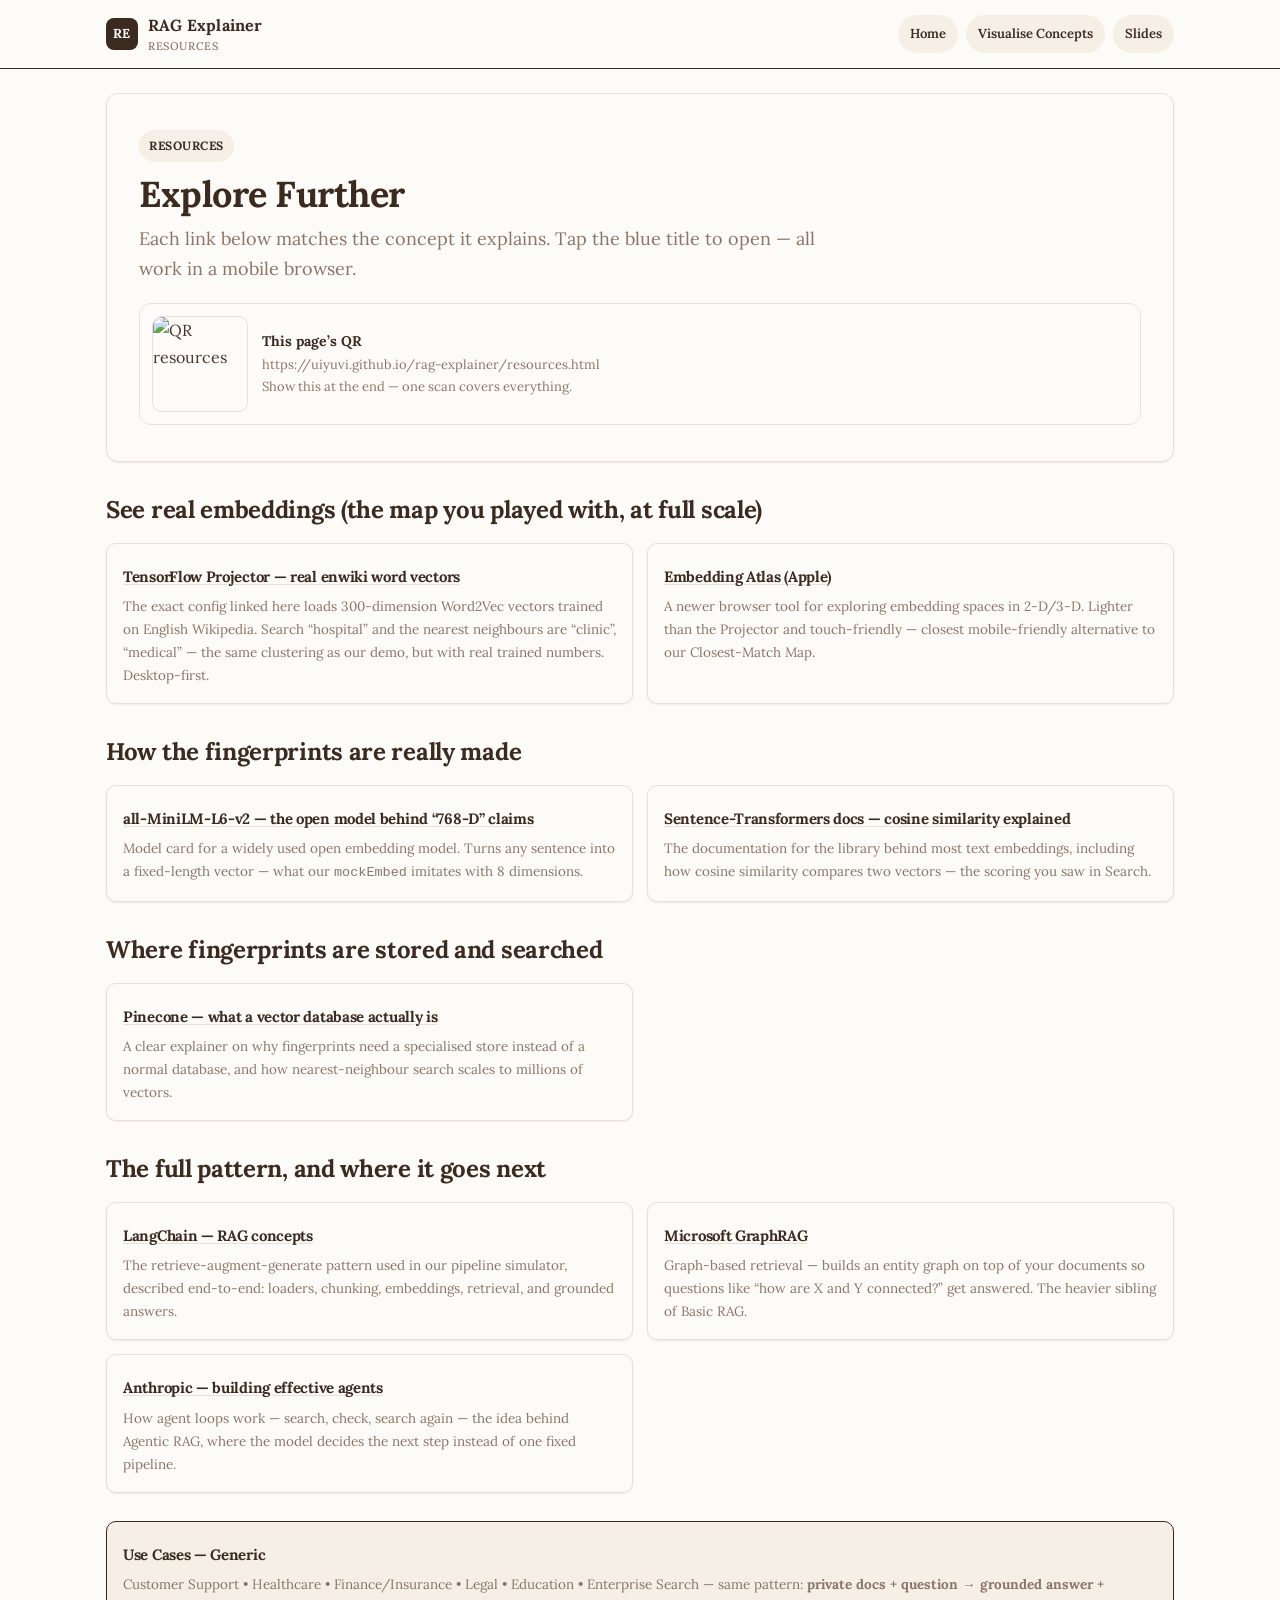
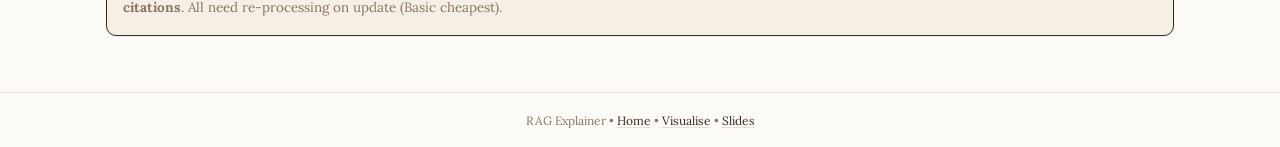
==== resources.html @ d2c50785 "typography: Lora everywhere — Epilogue removed site-wide, Lora 700 added for headings/buttons/UI; ca" ====
<!doctype html>
<html lang="en">
<head>
<meta charset="utf-8">
<meta name="viewport" content="width=device-width,initial-scale=1,viewport-fit=cover"><link rel="preconnect" href="https://fonts.googleapis.com"><link rel="preconnect" href="https://fonts.gstatic.com" crossorigin><link rel="stylesheet" href="https://fonts.googleapis.com/css2?family=Lora:ital,wght@0,400;0,600;0,700;1,400&display=swap">
<title>Resources — RAG Explainer</title>
<link rel="stylesheet" href="assets/style.css?v=4">
</head>
<body>
<header class="topbar">
  <div class="topbar-inner">
    <div class="brand"><div class="brand-mark">RE</div><div>RAG Explainer <small>Resources</small></div></div>
    <nav class="nav"><a href="index.html">Home</a><a href="index.html#visualise">Visualise Concepts</a><a href="slides/rag_explainer.pptx">Slides</a></nav>
  </div>
</header>
<main class="wrap">
  <section class="hero">
    <div class="kicker">Resources</div>
    <h1>Explore Further</h1>
    <p class="lead">Each link below matches the concept it explains. Tap the blue title to open — all work in a mobile browser.</p>
    <div class="qr-card">
      <div class="qr"><img alt="QR resources" src="https://api.qrserver.com/v1/create-qr-code/?size=240x240&data=https://uiyuvi.github.io/rag-explainer/resources.html"></div>
      <div class="qr-meta"><strong>This page’s QR</strong>https://uiyuvi.github.io/rag-explainer/resources.html<br>Show this at the end — one scan covers everything.</div>
    </div>
  </section>

  <section class="section">
    <h2 style="color:#3B2A20;margin:0 0 12px">See real embeddings (the map you played with, at full scale)</h2>
    <div class="grid grid-2">
      <div class="card">
        <h3><a href="https://projector.tensorflow.org/?config=https://gist.githubusercontent.com/akutuzov/65b70e033fc6ade81340973554090c11/raw/76c9e679910c86f5796c9de1a83dc6670bff7da4/MOD_enwiki_upos_skipgram_300_2_2021_ddc4a8727e3aaf28595ac3e8656b2f69_tsne_config.json" target="_blank" rel="noopener">TensorFlow Projector — real enwiki word vectors</a></h3>
        <p>The exact config linked here loads 300-dimension Word2Vec vectors trained on English Wikipedia. Search “hospital” and the nearest neighbours are “clinic”, “medical” — the same clustering as our demo, but with real trained numbers. Desktop-first.</p>
      </div>
      <div class="card">
        <h3><a href="https://apple.github.io/embedding-atlas/" target="_blank" rel="noopener">Embedding Atlas (Apple)</a></h3>
        <p>A newer browser tool for exploring embedding spaces in 2-D/3-D. Lighter than the Projector and touch-friendly — closest mobile-friendly alternative to our Closest-Match Map.</p>
      </div>
    </div>
  </section>

  <section class="section">
    <h2 style="color:#3B2A20;margin:0 0 12px">How the fingerprints are really made</h2>
    <div class="grid grid-2">
      <div class="card">
        <h3><a href="https://huggingface.co/sentence-transformers/all-MiniLM-L6-v2" target="_blank" rel="noopener">all-MiniLM-L6-v2 — the open model behind “768-D” claims</a></h3>
        <p>Model card for a widely used open embedding model. Turns any sentence into a fixed-length vector — what our <code>mockEmbed</code> imitates with 8 dimensions.</p>
      </div>
      <div class="card">
        <h3><a href="https://www.sbert.net/" target="_blank" rel="noopener">Sentence-Transformers docs — cosine similarity explained</a></h3>
        <p>The documentation for the library behind most text embeddings, including how cosine similarity compares two vectors — the scoring you saw in Search.</p>
      </div>
    </div>
  </section>

  <section class="section">
    <h2 style="color:#3B2A20;margin:0 0 12px">Where fingerprints are stored and searched</h2>
    <div class="grid grid-2">
      <div class="card">
        <h3><a href="https://www.pinecone.io/learn/vector-database/" target="_blank" rel="noopener">Pinecone — what a vector database actually is</a></h3>
        <p>A clear explainer on why fingerprints need a specialised store instead of a normal database, and how nearest-neighbour search scales to millions of vectors.</p>
      </div>
    </div>
  </section>

  <section class="section">
    <h2 style="color:#3B2A20;margin:0 0 12px">The full pattern, and where it goes next</h2>
    <div class="grid grid-2">
      <div class="card">
        <h3><a href="https://python.langchain.com/docs/concepts/rag/" target="_blank" rel="noopener">LangChain — RAG concepts</a></h3>
        <p>The retrieve-augment-generate pattern used in our pipeline simulator, described end-to-end: loaders, chunking, embeddings, retrieval, and grounded answers.</p>
      </div>
      <div class="card">
        <h3><a href="https://microsoft.github.io/graphrag/" target="_blank" rel="noopener">Microsoft GraphRAG</a></h3>
        <p>Graph-based retrieval — builds an entity graph on top of your documents so questions like “how are X and Y connected?” get answered. The heavier sibling of Basic RAG.</p>
      </div>
      <div class="card">
        <h3><a href="https://www.anthropic.com/research/building-effective-agents" target="_blank" rel="noopener">Anthropic — building effective agents</a></h3>
        <p>How agent loops work — search, check, search again — the idea behind Agentic RAG, where the model decides the next step instead of one fixed pipeline.</p>
      </div>
    </div>
  </section>

  <section class="section">
    <div class="card" style="background:#F5EFE6;border-color:#3B2A20">
      <h3 style="color:#3B2A20">Use Cases — Generic</h3>
      <p>Customer Support • Healthcare • Finance/Insurance • Legal • Education • Enterprise Search — same pattern: <strong>private docs + question → grounded answer + citations</strong>. All need re-processing on update (Basic cheapest).</p>
    </div>
  </section>
</main>
<footer class="footer">RAG Explainer • <a href="index.html">Home</a> • <a href="index.html#visualise">Visualise</a> • <a href="slides/rag_explainer.pptx">Slides</a></footer>
</body>
</html>
---- assets/style.css ----
/* RAG Explainer — Warm Paper (Smashing-style, brown ink, mobile first) */
:root{
  --bg:#FDFBF7;
  --surface:#F5EFE6;
  --ink:#3B2A20;
  --body:#4A372B;
  --muted:#8A7566;
  --border:#E8E0D8;
  --border-strong:#3B2A20;
  --console-bg:#241A13;
  --console-fg:#E5DCD3;
  --radius:10px;
  --shadow:0 1px 2px rgba(59,42,32,.07);
  --shadow-hover:0 2px 6px rgba(59,42,32,.12);
}
*{box-sizing:border-box}
html{scroll-behavior:smooth}
body{
  margin:0;
  font-family: Lora, Georgia, Cambria, "Times New Roman", serif;
  color:var(--body);
  background:var(--bg);
  line-height:1.7;
  -webkit-font-smoothing:antialiased;
}
a{color:var(--ink);text-decoration:underline;text-decoration-color:var(--border);text-underline-offset:2px}
a:hover{color:var(--muted)}
h1,h2,h3{letter-spacing:-.3px}
/* Header */
.topbar{
  position:sticky;top:0;z-index:40;
  background:var(--bg);
  border-bottom:1px solid var(--border-strong);
}
.topbar-inner{
  max-width:1100px;margin:0 auto;padding:12px 16px;
  display:flex;align-items:center;justify-content:space-between;gap:12px;
}
.brand{
  display:flex;align-items:center;gap:10px;font-weight:700;
  color:var(--ink);letter-spacing:.2px;
}
.brand-mark{
  width:32px;height:32px;border-radius:8px;
  background:var(--ink);
  display:grid;place-items:center;color:#FDFBF7;font-size:13px;font-weight:700;
}
.brand small{display:block;font-weight:500;color:var(--muted);font-size:11px;letter-spacing:.6px;text-transform:uppercase;margin-top:-2px}
.nav{display:flex;gap:8px;flex-wrap:wrap}
.nav a{
  padding:8px 12px;border-radius:999px;font-size:13px;font-weight:600;
  background:var(--surface);color:var(--ink);text-decoration:none;
}
.nav a.primary{background:var(--ink);color:#FDFBF7}
.nav a.primary:hover{background:#4A372B}
@media(max-width:640px){.nav{width:100%}.topbar-inner{flex-wrap:wrap}}
/* Layout */
.wrap{max-width:1100px;margin:0 auto;padding:24px 16px}
.hero{
  background:var(--bg);
  border:1px solid var(--border);
  border-radius:12px;box-shadow:var(--shadow);
  padding:28px 20px;overflow:hidden;position:relative;
}
@media(min-width:800px){.hero{padding:36px 32px}}
.kicker{
  display:inline-flex;align-items:center;gap:8px;
  background:var(--surface);color:var(--ink);
  padding:6px 10px;border-radius:999px;font-size:12px;font-weight:700;letter-spacing:.5px;text-transform:uppercase;
}
h1{margin:12px 0 8px;font-size:clamp(24px, 5vw, 36px);line-height:1.15;color:var(--ink);letter-spacing:-.5px}
h1 span{color:var(--ink)}
.lead{color:var(--muted);font-size:clamp(15px,2.5vw,18px);max-width:720px;margin:0}
.hero-actions{margin-top:18px;display:flex;gap:10px;flex-wrap:wrap}
.btn{
  appearance:none;border:0;border-radius:999px;padding:12px 18px;
  font-weight:700;font-size:14px;cursor:pointer;font-family:inherit;
  display:inline-flex;align-items:center;gap:8px;
  transition:transform .08s, box-shadow .15s;
}
.btn:active{transform:translateY(1px)}
.btn-primary{background:var(--ink);color:#FDFBF7}
.btn-primary:hover{background:#4A372B}
.btn-secondary{background:var(--bg);color:var(--ink);border:1px solid var(--border)}
.btn-ghost{background:var(--surface);color:var(--ink)}
.qr-card{
  margin-top:18px;display:flex;gap:14px;align-items:center;
  background:var(--bg);border:1px solid var(--border);border-radius:12px;padding:12px;
}
.qr{width:96px;height:96px;border-radius:10px;background:#FDFBF7;border:1px solid var(--border);display:grid;place-items:center;overflow:hidden;flex-shrink:0}
.qr img{width:100%;height:100%;object-fit:cover}
.qr-meta{font-size:13px;color:var(--muted)}
.qr-meta strong{color:var(--ink);display:block;font-size:14px}
/* Cards */
.grid{display:grid;gap:14px}
@media(min-width:700px){.grid-2{grid-template-columns:1fr 1fr}.grid-3{grid-template-columns:1fr 1fr 1fr}}
.card{
  background:var(--bg);border:1px solid var(--border);border-radius:var(--radius);
  padding:16px;box-shadow:var(--shadow);
}
.card h3{margin:4px 0 6px;font-size:15px;color:var(--ink)}
.card p{margin:0;color:var(--muted);font-size:13.5px}
.badge{font-size:11px;font-weight:700;letter-spacing:.5px;text-transform:uppercase;padding:4px 8px;border-radius:999px;background:var(--surface);color:var(--ink)}
.badge-everyone{background:var(--surface);color:var(--ink)}
.badge-builders{background:var(--ink);color:#FDFBF7}
.kpi{display:flex;gap:8px;flex-wrap:wrap;margin-top:10px}
.kpi span{background:var(--surface);padding:6px 10px;border-radius:999px;font-size:12px;font-weight:600;color:var(--ink)}
.section{margin-top:28px}
.section-head{display:flex;align-items:end;justify-content:space-between;gap:12px;margin-bottom:12px;flex-wrap:wrap}
.section-head h2{margin:0;font-size:18px;color:var(--ink)}
.section-head p{margin:0;color:var(--muted);font-size:13px}
.pipeline{display:flex;gap:6px;align-items:center;flex-wrap:wrap;font-size:12px;font-weight:700;color:var(--ink)}
.pipe-step{padding:7px 11px;background:var(--bg);border:1px solid var(--border);border-radius:999px;text-decoration:none;color:var(--ink);transition:.15s}
.pipe-step:hover{border-color:var(--border-strong);transform:translateY(-1px)}
.pipe-step.active{background:var(--ink);color:#FDFBF7;border-color:var(--ink)}
.pipe-arrow{color:var(--ink);font-weight:700}
.pipeline-wrap{background:var(--bg);border:1px solid var(--border);border-radius:12px;padding:12px;box-shadow:var(--shadow);position:sticky;top:56px;z-index:30}
.pipe-desc{margin-top:8px;font-size:13px;color:var(--muted);background:var(--surface);padding:8px 10px;border-radius:10px}
@media(max-width:640px){.pipeline-wrap{padding:10px}.pipe-step{padding:6px 10px;font-size:12px}}
.note{font-size:12px;color:var(--muted);background:var(--bg);border-left:3px solid var(--ink);padding:10px 12px;border-radius:8px}
/* Demo specifics */
.demo-bar{display:flex;gap:8px;flex-wrap:wrap;align-items:center;margin:12px 0}
.demo-bar input, .demo-bar select{
  padding:10px 12px;border:1px solid var(--border);border-radius:10px;font-size:14px;min-width:0;font-family:inherit;
}
.demo-bar input{flex:1;min-width:160px}
.canvas-wrap{background:var(--bg);border:1px solid var(--border);border-radius:12px;padding:12px;box-shadow:var(--shadow)}
canvas{width:100%;height:auto;display:block;border-radius:10px}
.range-row{display:flex;align-items:center;gap:10px;flex-wrap:wrap;font-size:13px;color:var(--muted)}
input[type=range]{accent-color:var(--ink)}
.list{list-style:none;padding:0;margin:10px 0 0}
.list li{display:flex;justify-content:space-between;gap:10px;padding:10px 12px;background:var(--bg);border:1px solid var(--border);border-radius:10px;margin-bottom:8px;font-size:13px}
.score{font-weight:700;color:var(--ink)}
.footer{margin-top:32px;padding:18px 16px;color:var(--muted);font-size:12px;text-align:center;border-top:1px solid var(--border);background:var(--bg)}
.details{margin-top:10px}
.details summary{cursor:pointer;font-weight:700;color:var(--ink);font-size:13px}
.flow-note{font-size:12px;color:var(--muted)}
@media(max-width:640px){
  .hero-actions .btn{flex:1;justify-content:center}
  .qr-card{flex-direction:row}
}
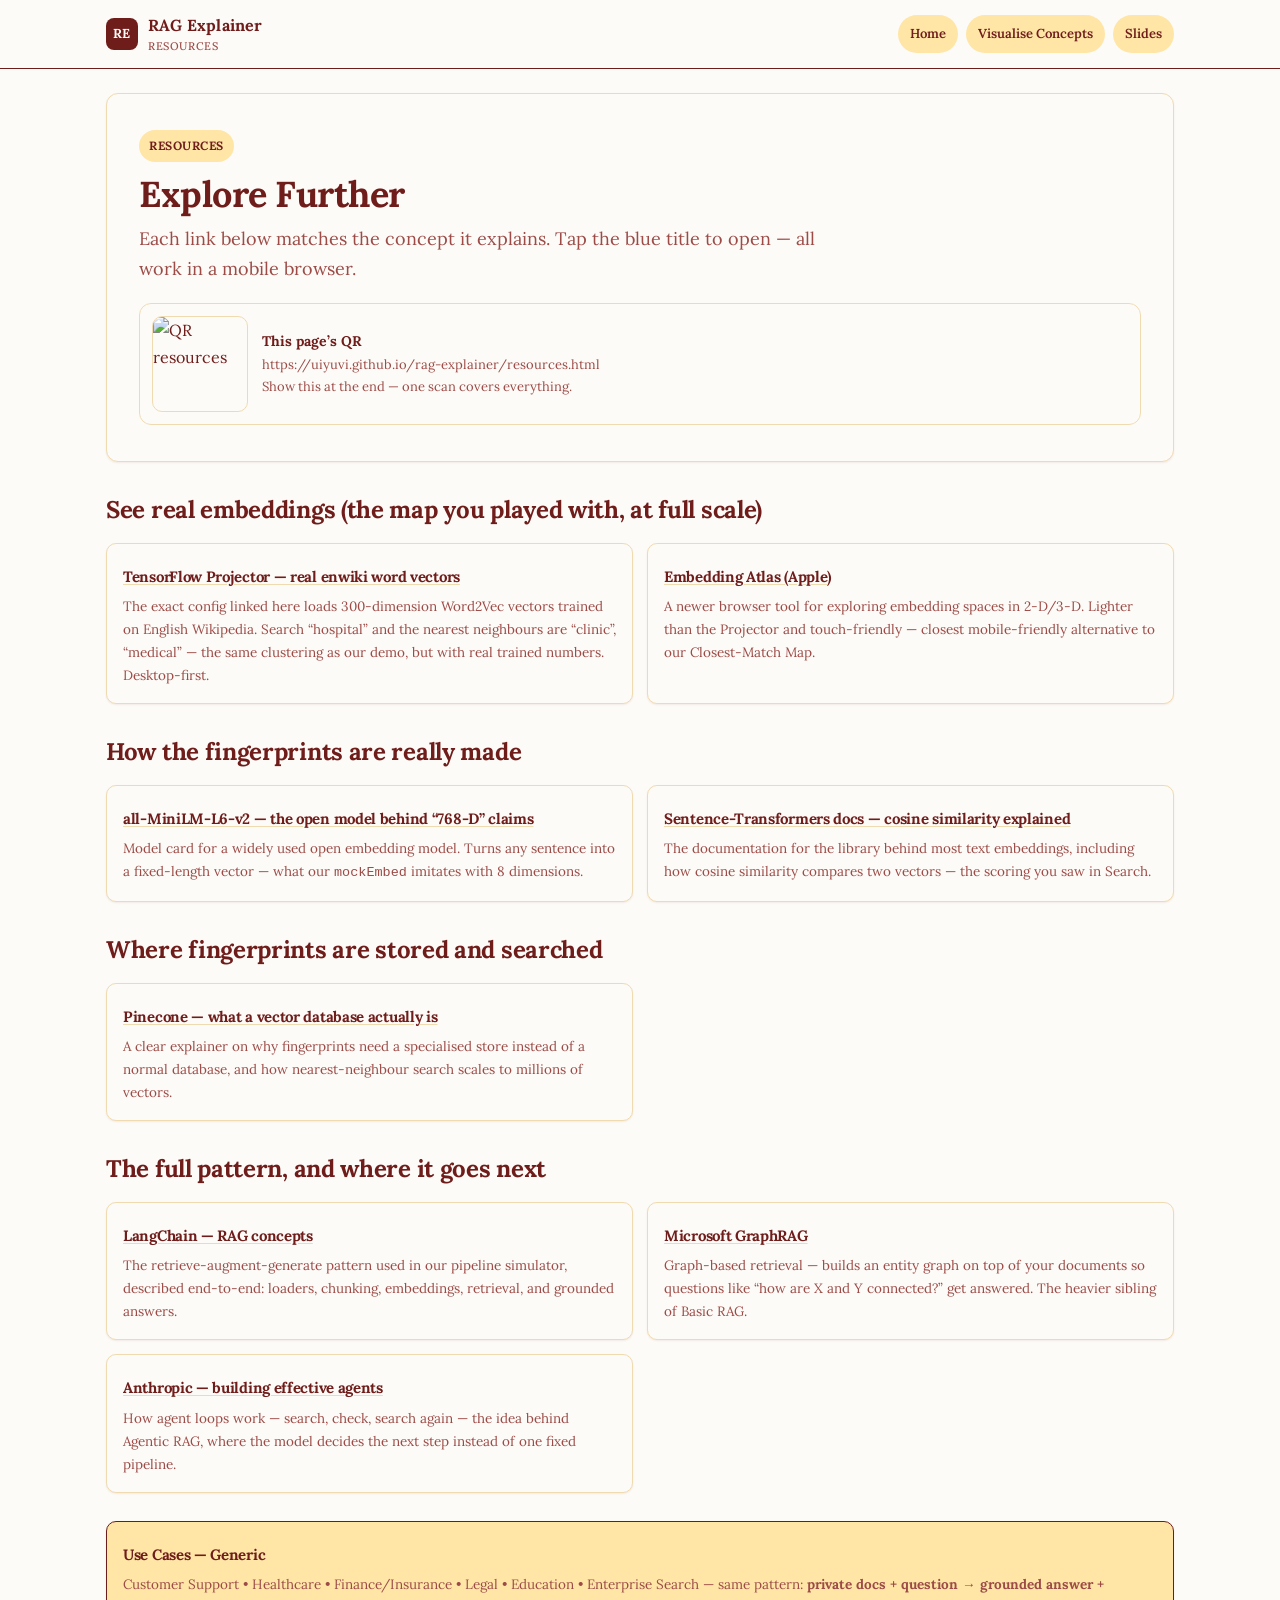
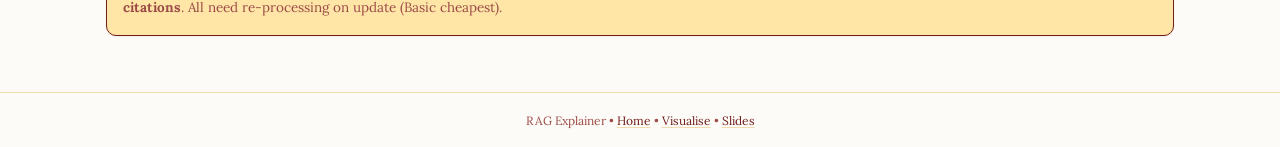
==== commit f127b69b: "palette: burgundy ink on cream — #6F1D1B replaces all browns, chips/surfaces/badges moved to #FFE6A7" ====
--- a/resources.html
+++ b/resources.html
@@ -4,7 +4,7 @@
 <meta charset="utf-8">
 <meta name="viewport" content="width=device-width,initial-scale=1,viewport-fit=cover"><link rel="preconnect" href="https://fonts.googleapis.com"><link rel="preconnect" href="https://fonts.gstatic.com" crossorigin><link rel="stylesheet" href="https://fonts.googleapis.com/css2?family=Lora:ital,wght@0,400;0,600;0,700;1,400&display=swap">
 <title>Resources — RAG Explainer</title>
-<link rel="stylesheet" href="assets/style.css?v=4">
+<link rel="stylesheet" href="assets/style.css?v=5">
 </head>
 <body>
 <header class="topbar">
@@ -25,7 +25,7 @@
   </section>
 
   <section class="section">
-    <h2 style="color:#3B2A20;margin:0 0 12px">See real embeddings (the map you played with, at full scale)</h2>
+    <h2 style="color:#6F1D1B;margin:0 0 12px">See real embeddings (the map you played with, at full scale)</h2>
     <div class="grid grid-2">
       <div class="card">
         <h3><a href="https://projector.tensorflow.org/?config=https://gist.githubusercontent.com/akutuzov/65b70e033fc6ade81340973554090c11/raw/76c9e679910c86f5796c9de1a83dc6670bff7da4/MOD_enwiki_upos_skipgram_300_2_2021_ddc4a8727e3aaf28595ac3e8656b2f69_tsne_config.json" target="_blank" rel="noopener">TensorFlow Projector — real enwiki word vectors</a></h3>
@@ -39,7 +39,7 @@
   </section>
 
   <section class="section">
-    <h2 style="color:#3B2A20;margin:0 0 12px">How the fingerprints are really made</h2>
+    <h2 style="color:#6F1D1B;margin:0 0 12px">How the fingerprints are really made</h2>
     <div class="grid grid-2">
       <div class="card">
         <h3><a href="https://huggingface.co/sentence-transformers/all-MiniLM-L6-v2" target="_blank" rel="noopener">all-MiniLM-L6-v2 — the open model behind “768-D” claims</a></h3>
@@ -53,7 +53,7 @@
   </section>
 
   <section class="section">
-    <h2 style="color:#3B2A20;margin:0 0 12px">Where fingerprints are stored and searched</h2>
+    <h2 style="color:#6F1D1B;margin:0 0 12px">Where fingerprints are stored and searched</h2>
     <div class="grid grid-2">
       <div class="card">
         <h3><a href="https://www.pinecone.io/learn/vector-database/" target="_blank" rel="noopener">Pinecone — what a vector database actually is</a></h3>
@@ -63,7 +63,7 @@
   </section>
 
   <section class="section">
-    <h2 style="color:#3B2A20;margin:0 0 12px">The full pattern, and where it goes next</h2>
+    <h2 style="color:#6F1D1B;margin:0 0 12px">The full pattern, and where it goes next</h2>
     <div class="grid grid-2">
       <div class="card">
         <h3><a href="https://python.langchain.com/docs/concepts/rag/" target="_blank" rel="noopener">LangChain — RAG concepts</a></h3>
@@ -81,8 +81,8 @@
   </section>
 
   <section class="section">
-    <div class="card" style="background:#F5EFE6;border-color:#3B2A20">
-      <h3 style="color:#3B2A20">Use Cases — Generic</h3>
+    <div class="card" style="background:#FFE6A7;border-color:#6F1D1B">
+      <h3 style="color:#6F1D1B">Use Cases — Generic</h3>
       <p>Customer Support • Healthcare • Finance/Insurance • Legal • Education • Enterprise Search — same pattern: <strong>private docs + question → grounded answer + citations</strong>. All need re-processing on update (Basic cheapest).</p>
     </div>
   </section>
--- a/assets/style.css
+++ b/assets/style.css
@@ -1,17 +1,17 @@
 /* RAG Explainer — Warm Paper (Smashing-style, brown ink, mobile first) */
 :root{
   --bg:#FDFBF7;
-  --surface:#F5EFE6;
-  --ink:#3B2A20;
-  --body:#4A372B;
-  --muted:#8A7566;
-  --border:#E8E0D8;
-  --border-strong:#3B2A20;
-  --console-bg:#241A13;
-  --console-fg:#E5DCD3;
+  --surface:#FFE6A7;
+  --ink:#6F1D1B;
+  --body:#6F1D1B;
+  --muted:#9C4B47;
+  --border:#F0DBB0;
+  --border-strong:#6F1D1B;
+  --console-bg:#2B0F0E;
+  --console-fg:#FFE6A7;
   --radius:10px;
-  --shadow:0 1px 2px rgba(59,42,32,.07);
-  --shadow-hover:0 2px 6px rgba(59,42,32,.12);
+  --shadow:0 1px 2px rgba(111,29,27,.08);
+  --shadow-hover:0 2px 6px rgba(111,29,27,.14);
 }
 *{box-sizing:border-box}
 html{scroll-behavior:smooth}
@@ -52,7 +52,7 @@
   background:var(--surface);color:var(--ink);text-decoration:none;
 }
 .nav a.primary{background:var(--ink);color:#FDFBF7}
-.nav a.primary:hover{background:#4A372B}
+.nav a.primary:hover{background:#8A2A27}
 @media(max-width:640px){.nav{width:100%}.topbar-inner{flex-wrap:wrap}}
 /* Layout */
 .wrap{max-width:1100px;margin:0 auto;padding:24px 16px}
@@ -80,7 +80,7 @@
 }
 .btn:active{transform:translateY(1px)}
 .btn-primary{background:var(--ink);color:#FDFBF7}
-.btn-primary:hover{background:#4A372B}
+.btn-primary:hover{background:#8A2A27}
 .btn-secondary{background:var(--bg);color:var(--ink);border:1px solid var(--border)}
 .btn-ghost{background:var(--surface);color:var(--ink)}
 .qr-card{
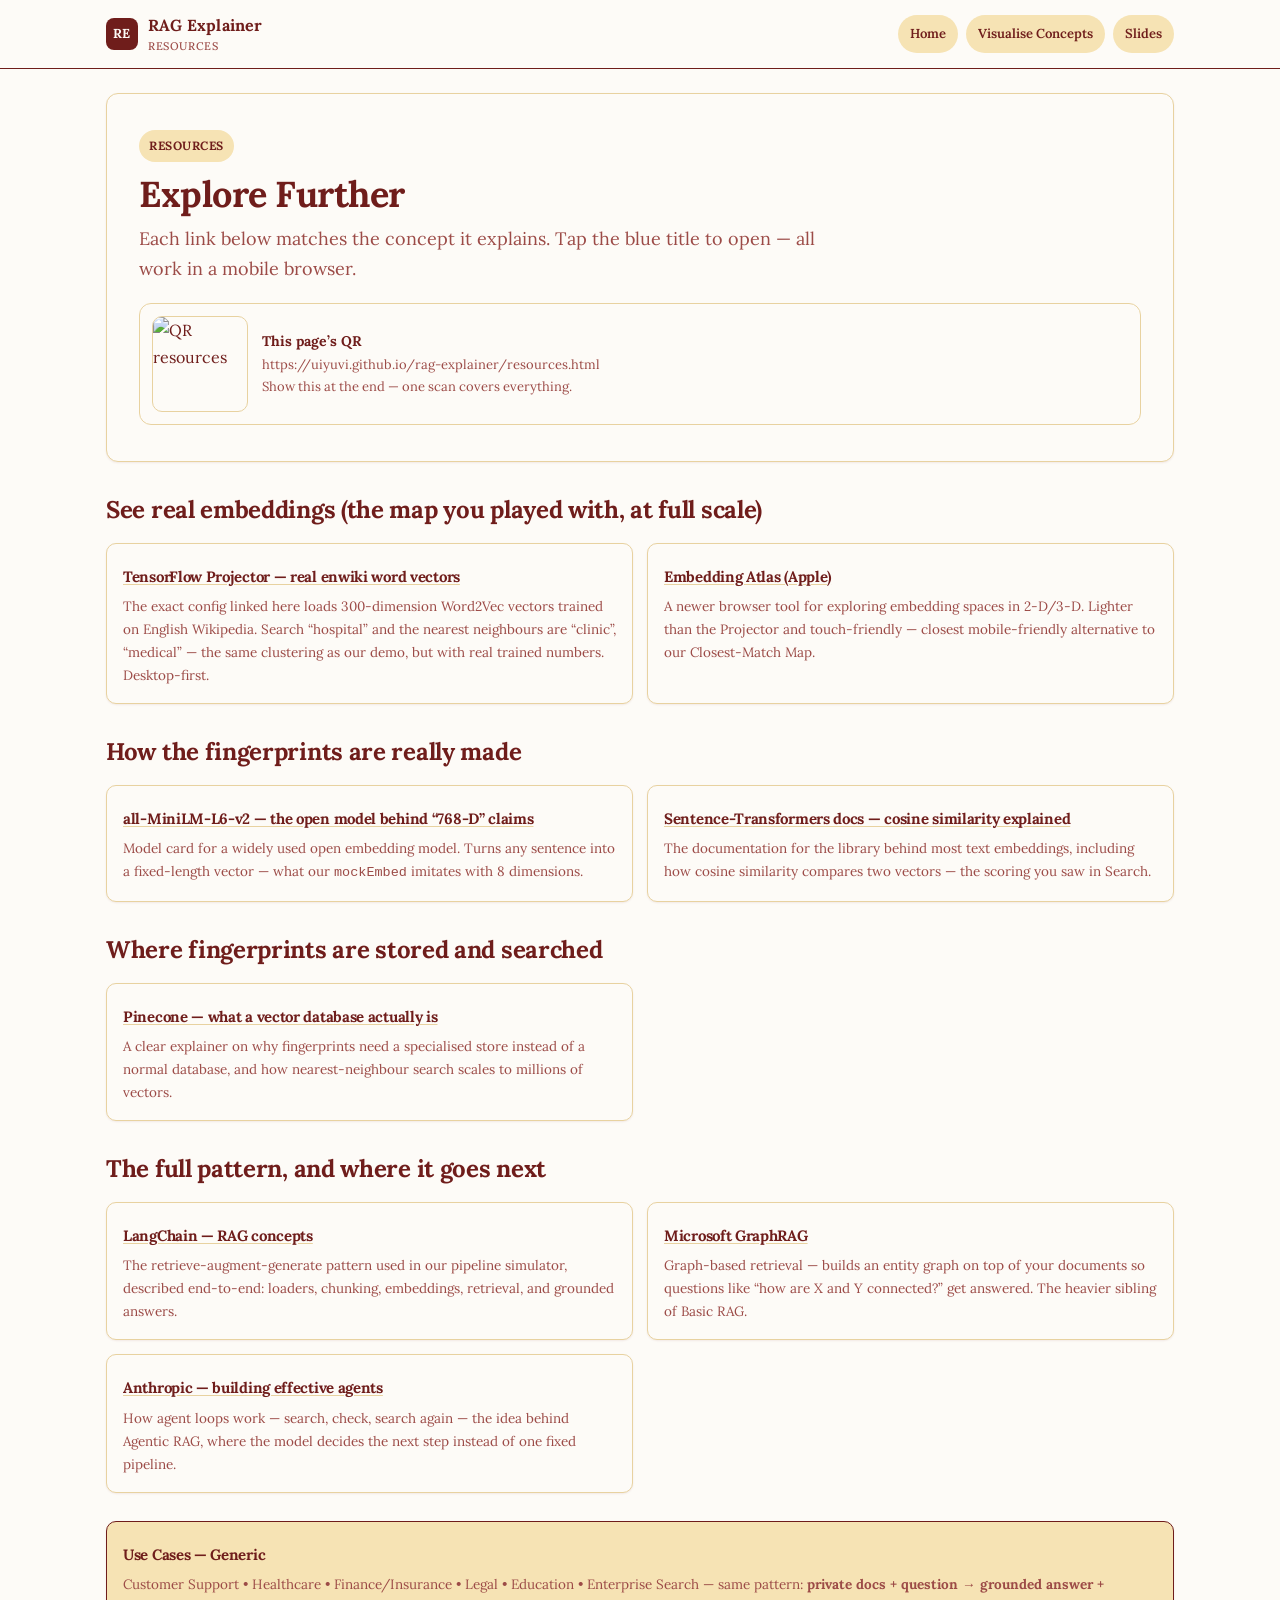
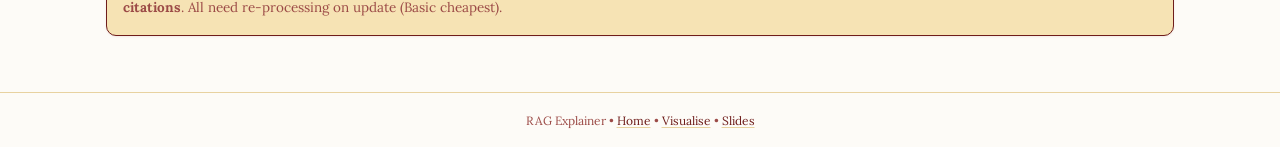
==== commit 7fb2b2c5: "palette: soften cream #FFE6A7 -> #F6E3B4 (chips, surfaces, badges, console text), border #F0DBB0 -> " ====
--- a/resources.html
+++ b/resources.html
@@ -4,7 +4,7 @@
 <meta charset="utf-8">
 <meta name="viewport" content="width=device-width,initial-scale=1,viewport-fit=cover"><link rel="preconnect" href="https://fonts.googleapis.com"><link rel="preconnect" href="https://fonts.gstatic.com" crossorigin><link rel="stylesheet" href="https://fonts.googleapis.com/css2?family=Lora:ital,wght@0,400;0,600;0,700;1,400&display=swap">
 <title>Resources — RAG Explainer</title>
-<link rel="stylesheet" href="assets/style.css?v=5">
+<link rel="stylesheet" href="assets/style.css?v=6">
 </head>
 <body>
 <header class="topbar">
@@ -81,7 +81,7 @@
   </section>
 
   <section class="section">
-    <div class="card" style="background:#FFE6A7;border-color:#6F1D1B">
+    <div class="card" style="background:#F6E3B4;border-color:#6F1D1B">
       <h3 style="color:#6F1D1B">Use Cases — Generic</h3>
       <p>Customer Support • Healthcare • Finance/Insurance • Legal • Education • Enterprise Search — same pattern: <strong>private docs + question → grounded answer + citations</strong>. All need re-processing on update (Basic cheapest).</p>
     </div>
--- a/assets/style.css
+++ b/assets/style.css
@@ -1,14 +1,14 @@
 /* RAG Explainer — Warm Paper (Smashing-style, brown ink, mobile first) */
 :root{
   --bg:#FDFBF7;
-  --surface:#FFE6A7;
+  --surface:#F6E3B4;
   --ink:#6F1D1B;
   --body:#6F1D1B;
   --muted:#9C4B47;
-  --border:#F0DBB0;
+  --border:#E8D2A0;
   --border-strong:#6F1D1B;
   --console-bg:#2B0F0E;
-  --console-fg:#FFE6A7;
+  --console-fg:#F6E3B4;
   --radius:10px;
   --shadow:0 1px 2px rgba(111,29,27,.08);
   --shadow-hover:0 2px 6px rgba(111,29,27,.14);
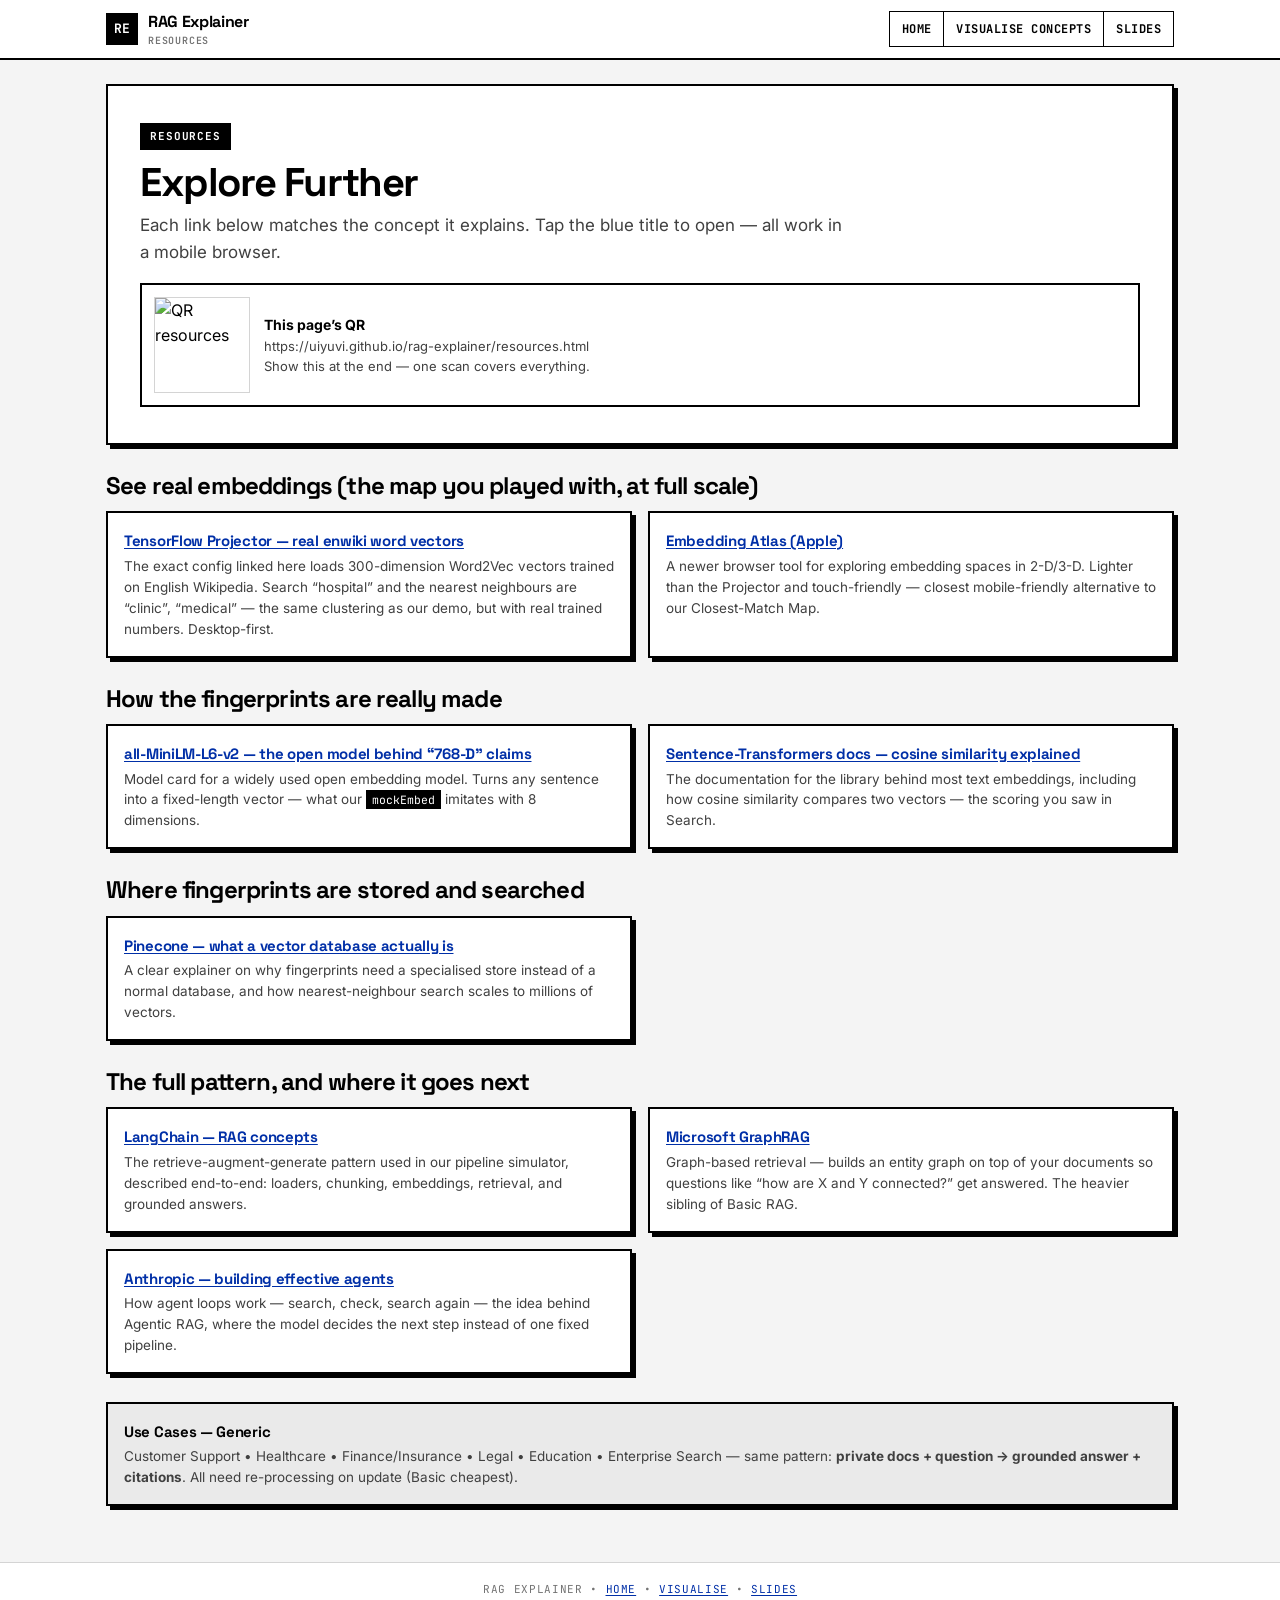
==== commit 36b1aaa0: "redesign: Swiss International Typographic Style migration — spec tokens (paper #f4f4f4, ink #000, Kl" ====
--- a/resources.html
+++ b/resources.html
@@ -2,9 +2,9 @@
 <html lang="en">
 <head>
 <meta charset="utf-8">
-<meta name="viewport" content="width=device-width,initial-scale=1,viewport-fit=cover"><link rel="preconnect" href="https://fonts.googleapis.com"><link rel="preconnect" href="https://fonts.gstatic.com" crossorigin><link rel="stylesheet" href="https://fonts.googleapis.com/css2?family=Lora:ital,wght@0,400;0,600;0,700;1,400&display=swap">
+<meta name="viewport" content="width=device-width,initial-scale=1,viewport-fit=cover"><link rel="preconnect" href="https://fonts.googleapis.com"><link rel="preconnect" href="https://fonts.gstatic.com" crossorigin><link rel="stylesheet" href="https://fonts.googleapis.com/css2?family=Space+Grotesk:wght@500;700&family=Inter:wght@400;600;700&family=JetBrains+Mono:wght@400;700&display=swap">
 <title>Resources — RAG Explainer</title>
-<link rel="stylesheet" href="assets/style.css?v=6">
+<link rel="stylesheet" href="assets/style.css?v=7">
 </head>
 <body>
 <header class="topbar">
@@ -25,7 +25,7 @@
   </section>
 
   <section class="section">
-    <h2 style="color:#6F1D1B;margin:0 0 12px">See real embeddings (the map you played with, at full scale)</h2>
+    <h2 style="color:#000000;margin:0 0 12px">See real embeddings (the map you played with, at full scale)</h2>
     <div class="grid grid-2">
       <div class="card">
         <h3><a href="https://projector.tensorflow.org/?config=https://gist.githubusercontent.com/akutuzov/65b70e033fc6ade81340973554090c11/raw/76c9e679910c86f5796c9de1a83dc6670bff7da4/MOD_enwiki_upos_skipgram_300_2_2021_ddc4a8727e3aaf28595ac3e8656b2f69_tsne_config.json" target="_blank" rel="noopener">TensorFlow Projector — real enwiki word vectors</a></h3>
@@ -39,7 +39,7 @@
   </section>
 
   <section class="section">
-    <h2 style="color:#6F1D1B;margin:0 0 12px">How the fingerprints are really made</h2>
+    <h2 style="color:#000000;margin:0 0 12px">How the fingerprints are really made</h2>
     <div class="grid grid-2">
       <div class="card">
         <h3><a href="https://huggingface.co/sentence-transformers/all-MiniLM-L6-v2" target="_blank" rel="noopener">all-MiniLM-L6-v2 — the open model behind “768-D” claims</a></h3>
@@ -53,7 +53,7 @@
   </section>
 
   <section class="section">
-    <h2 style="color:#6F1D1B;margin:0 0 12px">Where fingerprints are stored and searched</h2>
+    <h2 style="color:#000000;margin:0 0 12px">Where fingerprints are stored and searched</h2>
     <div class="grid grid-2">
       <div class="card">
         <h3><a href="https://www.pinecone.io/learn/vector-database/" target="_blank" rel="noopener">Pinecone — what a vector database actually is</a></h3>
@@ -63,7 +63,7 @@
   </section>
 
   <section class="section">
-    <h2 style="color:#6F1D1B;margin:0 0 12px">The full pattern, and where it goes next</h2>
+    <h2 style="color:#000000;margin:0 0 12px">The full pattern, and where it goes next</h2>
     <div class="grid grid-2">
       <div class="card">
         <h3><a href="https://python.langchain.com/docs/concepts/rag/" target="_blank" rel="noopener">LangChain — RAG concepts</a></h3>
@@ -81,8 +81,8 @@
   </section>
 
   <section class="section">
-    <div class="card" style="background:#F6E3B4;border-color:#6F1D1B">
-      <h3 style="color:#6F1D1B">Use Cases — Generic</h3>
+    <div class="card" style="background:#EAEAEA;border-color:#000000">
+      <h3 style="color:#000000">Use Cases — Generic</h3>
       <p>Customer Support • Healthcare • Finance/Insurance • Legal • Education • Enterprise Search — same pattern: <strong>private docs + question → grounded answer + citations</strong>. All need re-processing on update (Basic cheapest).</p>
     </div>
   </section>
--- a/assets/style.css
+++ b/assets/style.css
@@ -1,140 +1,169 @@
-/* RAG Explainer — Warm Paper (Smashing-style, brown ink, mobile first) */
+/* RAG Explainer — Swiss International Typographic Style */
 :root{
-  --bg:#FDFBF7;
-  --surface:#F6E3B4;
-  --ink:#6F1D1B;
-  --body:#6F1D1B;
-  --muted:#9C4B47;
-  --border:#E8D2A0;
-  --border-strong:#6F1D1B;
-  --console-bg:#2B0F0E;
-  --console-fg:#F6E3B4;
-  --radius:10px;
-  --shadow:0 1px 2px rgba(111,29,27,.08);
-  --shadow-hover:0 2px 6px rgba(111,29,27,.14);
+  /* Surface & Ink */
+  --swiss-canvas:#f4f4f4;
+  --swiss-surface:#ffffff;
+  --swiss-subtle:#eaeaea;
+  --swiss-ink:#000000;
+  --swiss-ink-secondary:#404040;
+  --swiss-ink-muted:#737373;
+  /* Structural Rules */
+  --swiss-rule:#000000;
+  --swiss-rule-light:#d4d4d4;
+  /* Accents */
+  --swiss-blue:#002fa7;
+  --swiss-blue-tint:#ebf0ff;
+  --swiss-red:#d90429;
+  --swiss-red-tint:#fee2e2;
+  /* Typography */
+  --font-display:"Space Grotesk","Helvetica Neue",Arial,sans-serif;
+  --font-body:"Inter",-apple-system,BlinkMacSystemFont,"Segoe UI",Roboto,Helvetica,Arial,sans-serif;
+  --font-mono:"JetBrains Mono","SF Mono",ui-monospace,Menlo,monospace;
+  /* Radii & Shadows */
+  --radius-none:0px;
+  --shadow-hard:4px 4px 0px #000000;
+  --shadow-hard-hover:6px 6px 0px #002fa7;
 }
-*{box-sizing:border-box}
+*{box-sizing:border-box;border-radius:0!important}
 html{scroll-behavior:smooth}
 body{
   margin:0;
-  font-family: Lora, Georgia, Cambria, "Times New Roman", serif;
-  color:var(--body);
-  background:var(--bg);
-  line-height:1.7;
+  font-family:var(--font-body);
+  color:var(--swiss-ink);
+  background:var(--swiss-canvas);
+  line-height:1.55;
   -webkit-font-smoothing:antialiased;
 }
-a{color:var(--ink);text-decoration:underline;text-decoration-color:var(--border);text-underline-offset:2px}
-a:hover{color:var(--muted)}
-h1,h2,h3{letter-spacing:-.3px}
+h1,h2,h3{font-family:var(--font-display);letter-spacing:-0.035em;line-height:1.1;color:var(--swiss-ink)}
+code{background:#000;color:#fff;padding:2px 6px;font-family:var(--font-mono);font-size:.85em}
+a{color:var(--swiss-blue);text-decoration:underline;text-underline-offset:2px}
+a:hover{color:var(--swiss-ink)}
 /* Header */
 .topbar{
   position:sticky;top:0;z-index:40;
-  background:var(--bg);
-  border-bottom:1px solid var(--border-strong);
+  background:var(--swiss-surface);
+  border-bottom:2px solid var(--swiss-rule);
 }
 .topbar-inner{
-  max-width:1100px;margin:0 auto;padding:12px 16px;
+  max-width:1100px;margin:0 auto;padding:10px 16px;
   display:flex;align-items:center;justify-content:space-between;gap:12px;
 }
 .brand{
   display:flex;align-items:center;gap:10px;font-weight:700;
-  color:var(--ink);letter-spacing:.2px;
+  font-family:var(--font-display);
+  color:var(--swiss-ink);letter-spacing:-0.02em;
 }
 .brand-mark{
-  width:32px;height:32px;border-radius:8px;
-  background:var(--ink);
-  display:grid;place-items:center;color:#FDFBF7;font-size:13px;font-weight:700;
+  width:32px;height:32px;border-radius:0!important;
+  background:var(--swiss-ink);
+  display:grid;place-items:center;color:#fff;font-size:13px;font-weight:700;
+  font-family:var(--font-mono);
 }
-.brand small{display:block;font-weight:500;color:var(--muted);font-size:11px;letter-spacing:.6px;text-transform:uppercase;margin-top:-2px}
-.nav{display:flex;gap:8px;flex-wrap:wrap}
+.brand small{display:block;font-weight:600;color:var(--swiss-ink-muted);font-size:10px;letter-spacing:.08em;text-transform:uppercase;margin-top:-2px;font-family:var(--font-mono)}
+.nav{display:flex;gap:0;flex-wrap:wrap}
 .nav a{
-  padding:8px 12px;border-radius:999px;font-size:13px;font-weight:600;
-  background:var(--surface);color:var(--ink);text-decoration:none;
+  padding:8px 12px;border-radius:0!important;font-size:12px;font-weight:700;
+  font-family:var(--font-mono);text-transform:uppercase;letter-spacing:.04em;
+  background:var(--swiss-surface);color:var(--swiss-ink);
+  border:1px solid var(--swiss-rule);border-left-width:0;
+  text-decoration:none;
 }
-.nav a.primary{background:var(--ink);color:#FDFBF7}
-.nav a.primary:hover{background:#8A2A27}
+.nav a:first-child{border-left-width:1px}
+.nav a.primary{background:var(--swiss-ink);color:#fff}
+.nav a.primary:hover{background:var(--swiss-blue);border-color:var(--swiss-blue);color:#fff}
 @media(max-width:640px){.nav{width:100%}.topbar-inner{flex-wrap:wrap}}
 /* Layout */
 .wrap{max-width:1100px;margin:0 auto;padding:24px 16px}
 .hero{
-  background:var(--bg);
-  border:1px solid var(--border);
-  border-radius:12px;box-shadow:var(--shadow);
+  background:var(--swiss-surface);
+  border:2px solid var(--swiss-rule);
+  border-radius:0!important;box-shadow:var(--shadow-hard);
   padding:28px 20px;overflow:hidden;position:relative;
 }
 @media(min-width:800px){.hero{padding:36px 32px}}
 .kicker{
   display:inline-flex;align-items:center;gap:8px;
-  background:var(--surface);color:var(--ink);
-  padding:6px 10px;border-radius:999px;font-size:12px;font-weight:700;letter-spacing:.5px;text-transform:uppercase;
+  background:var(--swiss-ink);color:#fff;
+  padding:5px 10px;border-radius:0!important;font-size:11px;font-weight:700;
+  letter-spacing:.08em;text-transform:uppercase;font-family:var(--font-mono);
 }
-h1{margin:12px 0 8px;font-size:clamp(24px, 5vw, 36px);line-height:1.15;color:var(--ink);letter-spacing:-.5px}
-h1 span{color:var(--ink)}
-.lead{color:var(--muted);font-size:clamp(15px,2.5vw,18px);max-width:720px;margin:0}
-.hero-actions{margin-top:18px;display:flex;gap:10px;flex-wrap:wrap}
+h1{margin:12px 0 8px;font-size:clamp(26px, 5.5vw, 40px);line-height:1.05;letter-spacing:-0.035em}
+h1 span{color:var(--swiss-blue)}
+.lead{color:var(--swiss-ink-secondary);font-size:clamp(15px,2.5vw,17px);max-width:65ch;margin:0}
+.hero-actions{margin-top:18px;display:flex;gap:12px;flex-wrap:wrap}
+/* Buttons — spec C */
 .btn{
-  appearance:none;border:0;border-radius:999px;padding:12px 18px;
-  font-weight:700;font-size:14px;cursor:pointer;font-family:inherit;
+  appearance:none;border:2px solid #000;border-radius:0!important;
+  background:#fff;color:#000;font-family:var(--font-mono);
+  text-transform:uppercase;font-weight:700;font-size:13px;letter-spacing:.02em;
+  padding:10px 18px;cursor:pointer;
   display:inline-flex;align-items:center;gap:8px;
-  transition:transform .08s, box-shadow .15s;
+  box-shadow:3px 3px 0px #000;
+  transition:transform .08s, box-shadow .08s, color .08s, border-color .08s;
 }
-.btn:active{transform:translateY(1px)}
-.btn-primary{background:var(--ink);color:#FDFBF7}
-.btn-primary:hover{background:#8A2A27}
-.btn-secondary{background:var(--bg);color:var(--ink);border:1px solid var(--border)}
-.btn-ghost{background:var(--surface);color:var(--ink)}
+.btn:hover{transform:translate(-1px,-1px);box-shadow:5px 5px 0px var(--swiss-blue);color:var(--swiss-blue);border-color:var(--swiss-blue)}
+.btn:active{transform:translate(2px,2px);box-shadow:1px 1px 0px #000}
+.btn-primary{background:var(--swiss-ink);color:#fff}
+.btn-primary:hover{color:#fff;background:var(--swiss-blue);border-color:var(--swiss-blue)}
+.btn-secondary{background:var(--swiss-surface);color:var(--swiss-ink)}
+.btn-ghost{background:var(--swiss-subtle);color:var(--swiss-ink)}
 .qr-card{
   margin-top:18px;display:flex;gap:14px;align-items:center;
-  background:var(--bg);border:1px solid var(--border);border-radius:12px;padding:12px;
+  background:var(--swiss-surface);border:2px solid var(--swiss-rule);border-radius:0!important;padding:12px;
 }
-.qr{width:96px;height:96px;border-radius:10px;background:#FDFBF7;border:1px solid var(--border);display:grid;place-items:center;overflow:hidden;flex-shrink:0}
+.qr{width:96px;height:96px;border-radius:0!important;background:#fff;border:1px solid var(--swiss-rule-light);display:grid;place-items:center;overflow:hidden;flex-shrink:0}
 .qr img{width:100%;height:100%;object-fit:cover}
-.qr-meta{font-size:13px;color:var(--muted)}
-.qr-meta strong{color:var(--ink);display:block;font-size:14px}
-/* Cards */
-.grid{display:grid;gap:14px}
+.qr-meta{font-size:13px;color:var(--swiss-ink-secondary)}
+.qr-meta strong{color:var(--swiss-ink);display:block;font-size:14px}
+/* Cards — spec B */
+.grid{display:grid;gap:16px}
 @media(min-width:700px){.grid-2{grid-template-columns:1fr 1fr}.grid-3{grid-template-columns:1fr 1fr 1fr}}
 .card{
-  background:var(--bg);border:1px solid var(--border);border-radius:var(--radius);
-  padding:16px;box-shadow:var(--shadow);
+  background:var(--swiss-surface);border:2px solid var(--swiss-rule);border-radius:0!important;
+  padding:16px;box-shadow:var(--shadow-hard);
 }
-.card h3{margin:4px 0 6px;font-size:15px;color:var(--ink)}
-.card p{margin:0;color:var(--muted);font-size:13.5px}
-.badge{font-size:11px;font-weight:700;letter-spacing:.5px;text-transform:uppercase;padding:4px 8px;border-radius:999px;background:var(--surface);color:var(--ink)}
-.badge-everyone{background:var(--surface);color:var(--ink)}
-.badge-builders{background:var(--ink);color:#FDFBF7}
+.card h3{margin:4px 0 6px;font-size:15px;letter-spacing:-0.02em}
+.card p{margin:0;color:var(--swiss-ink-secondary);font-size:13.5px}
+.badge{font-size:10px;font-weight:700;letter-spacing:.08em;text-transform:uppercase;padding:4px 8px;border-radius:0!important;background:var(--swiss-surface);border:1px solid var(--swiss-rule);color:var(--swiss-ink);font-family:var(--font-mono)}
+.badge-everyone{background:var(--swiss-blue-tint);color:var(--swiss-blue);border-color:var(--swiss-blue)}
+.badge-builders{background:var(--swiss-ink);color:#fff}
 .kpi{display:flex;gap:8px;flex-wrap:wrap;margin-top:10px}
-.kpi span{background:var(--surface);padding:6px 10px;border-radius:999px;font-size:12px;font-weight:600;color:var(--ink)}
+.kpi span{background:var(--swiss-subtle);padding:6px 10px;border-radius:0!important;font-size:12px;font-weight:600;color:var(--swiss-ink);font-family:var(--font-mono)}
 .section{margin-top:28px}
 .section-head{display:flex;align-items:end;justify-content:space-between;gap:12px;margin-bottom:12px;flex-wrap:wrap}
-.section-head h2{margin:0;font-size:18px;color:var(--ink)}
-.section-head p{margin:0;color:var(--muted);font-size:13px}
-.pipeline{display:flex;gap:6px;align-items:center;flex-wrap:wrap;font-size:12px;font-weight:700;color:var(--ink)}
-.pipe-step{padding:7px 11px;background:var(--bg);border:1px solid var(--border);border-radius:999px;text-decoration:none;color:var(--ink);transition:.15s}
-.pipe-step:hover{border-color:var(--border-strong);transform:translateY(-1px)}
-.pipe-step.active{background:var(--ink);color:#FDFBF7;border-color:var(--ink)}
-.pipe-arrow{color:var(--ink);font-weight:700}
-.pipeline-wrap{background:var(--bg);border:1px solid var(--border);border-radius:12px;padding:12px;box-shadow:var(--shadow);position:sticky;top:56px;z-index:30}
-.pipe-desc{margin-top:8px;font-size:13px;color:var(--muted);background:var(--surface);padding:8px 10px;border-radius:10px}
-@media(max-width:640px){.pipeline-wrap{padding:10px}.pipe-step{padding:6px 10px;font-size:12px}}
-.note{font-size:12px;color:var(--muted);background:var(--bg);border-left:3px solid var(--ink);padding:10px 12px;border-radius:8px}
+.section-head h2{margin:0;font-size:20px}
+.section-head p{margin:0;color:var(--swiss-ink-muted);font-size:13px;font-family:var(--font-mono);text-transform:uppercase;letter-spacing:.06em}
+/* Pipeline — sharp index tabs */
+.pipeline{display:flex;gap:0;align-items:center;flex-wrap:wrap;font-size:12px;font-weight:700;color:var(--swiss-ink)}
+.pipe-step{padding:7px 11px;background:var(--swiss-surface);border:1px solid var(--swiss-rule);border-left-width:0;border-radius:0!important;text-decoration:none;color:var(--swiss-ink);transition:.1s;font-family:var(--font-mono);text-transform:uppercase;letter-spacing:.03em}
+.pipe-step:first-child{border-left-width:1px}
+.pipe-step:hover{color:var(--swiss-blue);border-color:var(--swiss-blue);position:relative;z-index:1}
+.pipe-step.active{background:var(--swiss-ink);color:#fff;border-color:var(--swiss-rule)}
+.pipe-arrow{color:var(--swiss-ink-muted);font-weight:700}
+.pipeline-wrap{background:var(--swiss-surface);border:2px solid var(--swiss-rule);border-radius:0!important;padding:12px;box-shadow:var(--shadow-hard);position:sticky;top:56px;z-index:30}
+.pipe-desc{margin-top:8px;font-size:12px;color:var(--swiss-ink-secondary);background:var(--swiss-subtle);padding:8px 10px;border-radius:0!important;font-family:var(--font-mono)}
+@media(max-width:640px){.pipeline-wrap{padding:10px}.pipe-step{padding:6px 10px;font-size:11px}}
+.note{font-size:12px;color:var(--swiss-ink-secondary);background:var(--swiss-surface);border-left:3px solid var(--swiss-blue);padding:10px 12px;border-radius:0!important}
 /* Demo specifics */
 .demo-bar{display:flex;gap:8px;flex-wrap:wrap;align-items:center;margin:12px 0}
 .demo-bar input, .demo-bar select{
-  padding:10px 12px;border:1px solid var(--border);border-radius:10px;font-size:14px;min-width:0;font-family:inherit;
+  padding:10px 12px;border:2px solid var(--swiss-rule);border-radius:0!important;font-size:14px;min-width:0;font-family:var(--font-body);
 }
 .demo-bar input{flex:1;min-width:160px}
-.canvas-wrap{background:var(--bg);border:1px solid var(--border);border-radius:12px;padding:12px;box-shadow:var(--shadow)}
-canvas{width:100%;height:auto;display:block;border-radius:10px}
-.range-row{display:flex;align-items:center;gap:10px;flex-wrap:wrap;font-size:13px;color:var(--muted)}
-input[type=range]{accent-color:var(--ink)}
+.canvas-wrap{background:var(--swiss-surface);border:1px solid var(--swiss-rule);border-radius:0!important;padding:12px;box-shadow:var(--shadow-hard)}
+canvas{width:100%;height:auto;display:block;border-radius:0!important}
+.range-row{display:flex;align-items:center;gap:10px;flex-wrap:wrap;font-size:13px;color:var(--swiss-ink-secondary)}
+/* Sliders — spec D */
+input[type=range]{-webkit-appearance:none;appearance:none;height:8px;background:#000;border-radius:0!important;cursor:pointer}
+input[type=range]::-webkit-slider-thumb{-webkit-appearance:none;appearance:none;width:24px;height:24px;background:var(--swiss-blue);border:2px solid #000;border-radius:0!important;cursor:ew-resize}
+input[type=range]::-moz-range-thumb{width:24px;height:24px;background:var(--swiss-blue);border:2px solid #000;border-radius:0!important;cursor:ew-resize}
 .list{list-style:none;padding:0;margin:10px 0 0}
-.list li{display:flex;justify-content:space-between;gap:10px;padding:10px 12px;background:var(--bg);border:1px solid var(--border);border-radius:10px;margin-bottom:8px;font-size:13px}
-.score{font-weight:700;color:var(--ink)}
-.footer{margin-top:32px;padding:18px 16px;color:var(--muted);font-size:12px;text-align:center;border-top:1px solid var(--border);background:var(--bg)}
+.list li{display:flex;justify-content:space-between;gap:10px;padding:10px 12px;background:var(--swiss-surface);border:1px solid var(--swiss-rule-light);border-radius:0!important;margin-bottom:8px;font-size:13px}
+.score{font-weight:700;color:var(--swiss-blue);font-family:var(--font-mono)}
+.footer{margin-top:32px;padding:18px 16px;color:var(--swiss-ink-muted);font-size:11px;text-align:center;border-top:1px solid var(--swiss-rule-light);background:var(--swiss-surface);font-family:var(--font-mono);text-transform:uppercase;letter-spacing:.06em}
 .details{margin-top:10px}
-.details summary{cursor:pointer;font-weight:700;color:var(--ink);font-size:13px}
-.flow-note{font-size:12px;color:var(--muted)}
+.details summary{cursor:pointer;font-weight:700;color:var(--swiss-ink);font-size:13px}
+.flow-note{font-size:12px;color:var(--swiss-ink-muted)}
 @media(max-width:640px){
   .hero-actions .btn{flex:1;justify-content:center}
   .qr-card{flex-direction:row}
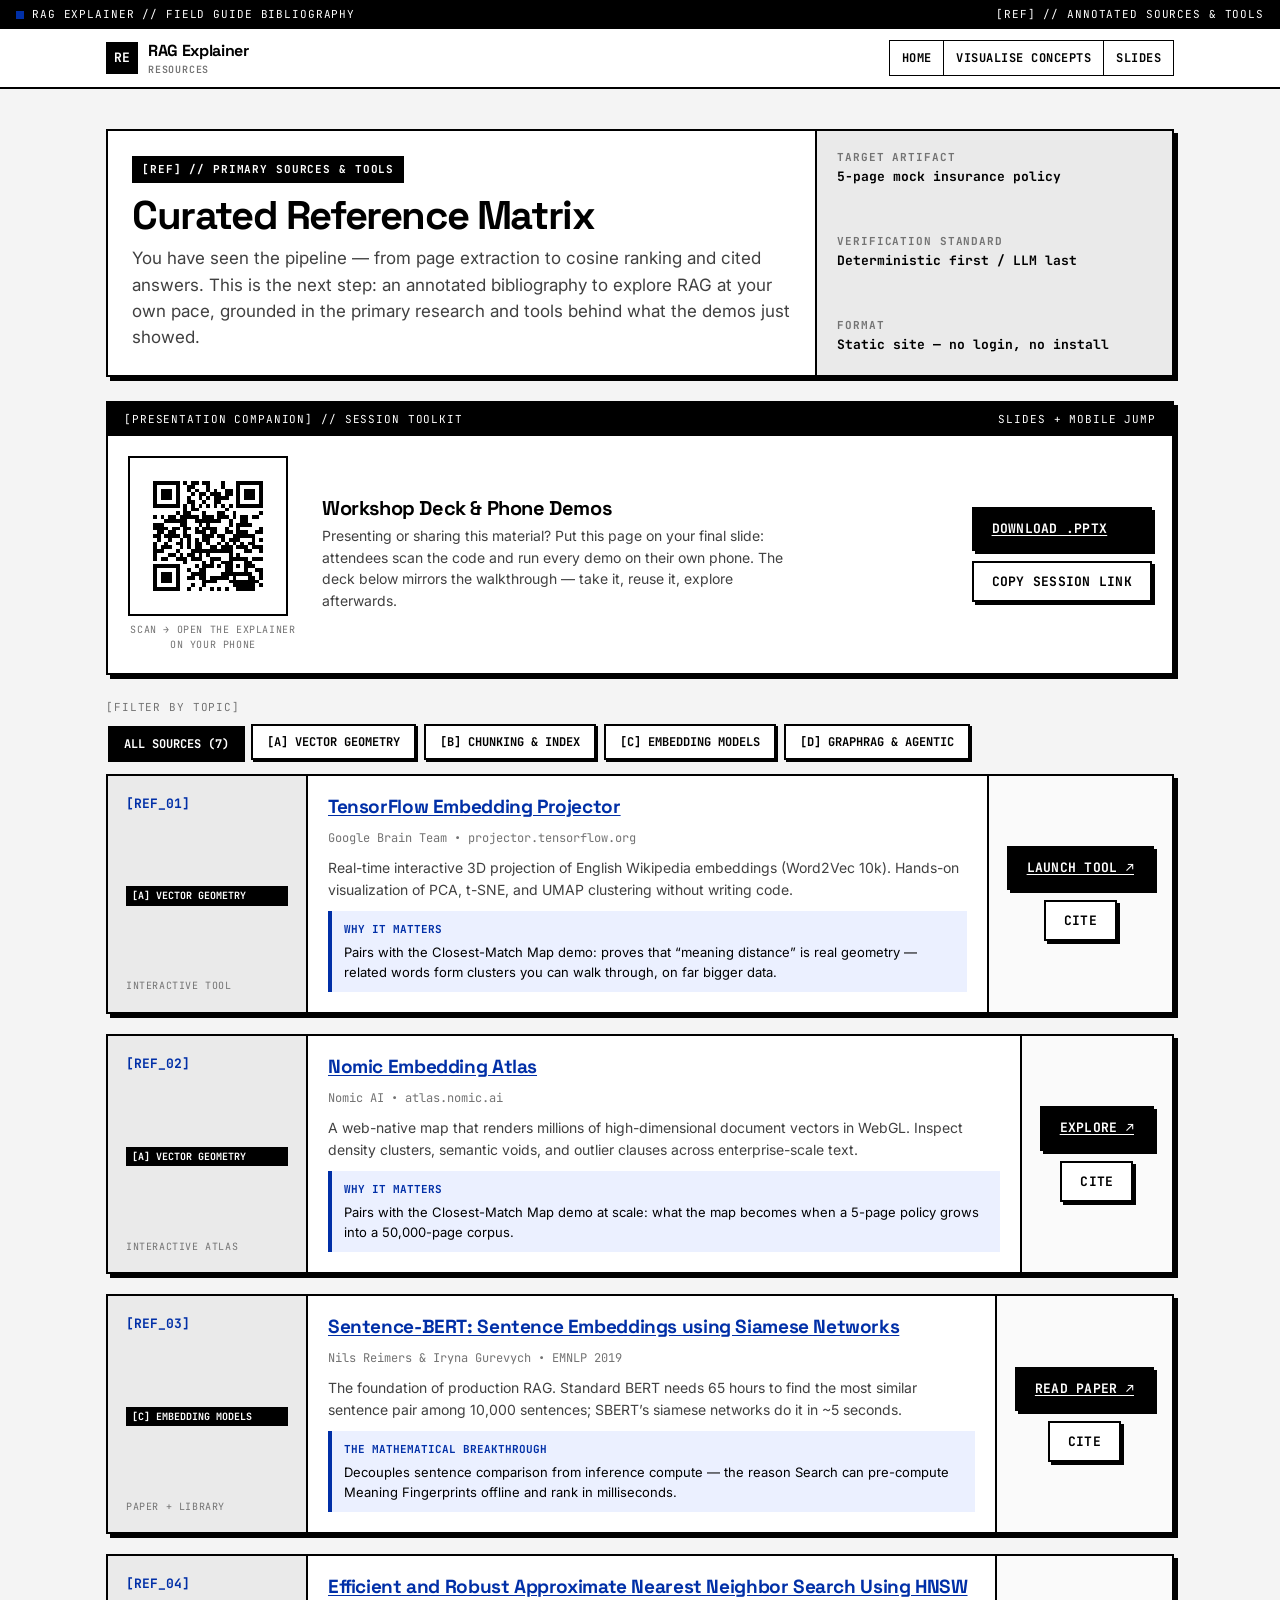
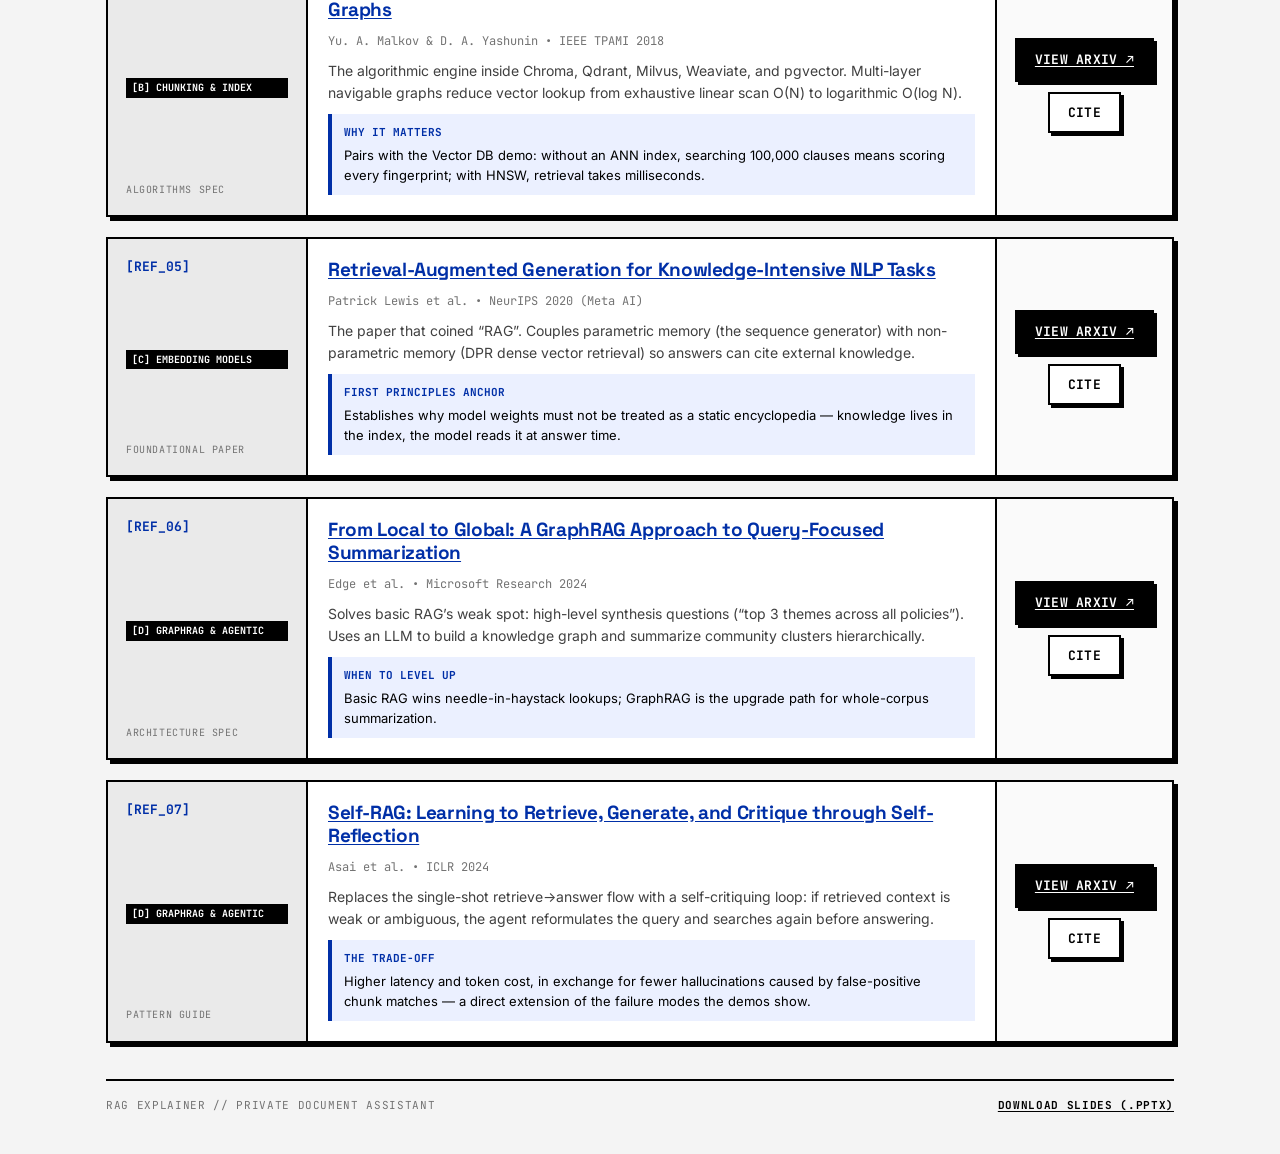
==== commit 21c85a44: "resources: Swiss bibliography replaces old list — 7 annotated refs in topic filters [A]-[D] (stage-d" ====
--- a/resources.html
+++ b/resources.html
@@ -5,8 +5,65 @@
 <meta name="viewport" content="width=device-width,initial-scale=1,viewport-fit=cover"><link rel="preconnect" href="https://fonts.googleapis.com"><link rel="preconnect" href="https://fonts.gstatic.com" crossorigin><link rel="stylesheet" href="https://fonts.googleapis.com/css2?family=Space+Grotesk:wght@500;700&family=Inter:wght@400;600;700&family=JetBrains+Mono:wght@400;700&display=swap">
 <title>Resources — RAG Explainer</title>
 <link rel="stylesheet" href="assets/style.css?v=7">
+<style>
+/* --- Swiss ledger ticker --- */
+.ticker{background:#000;color:#fff;font-family:var(--font-mono);font-size:11px;padding:6px 16px;display:flex;justify-content:space-between;gap:12px;flex-wrap:wrap;letter-spacing:.08em;text-transform:uppercase}
+.ticker .dot{width:8px;height:8px;background:var(--swiss-blue);display:inline-block;margin-right:8px;vertical-align:middle}
+.ticker a{color:#fff}
+/* --- Header block --- */
+.res-header{display:grid;grid-template-columns:2fr 1fr;border:2px solid var(--swiss-rule);background:var(--swiss-surface);box-shadow:var(--shadow-hard);margin-top:16px}
+.res-header-main{padding:24px;border-right:2px solid var(--swiss-rule)}
+.res-header-side{padding:20px;background:var(--swiss-subtle);display:flex;flex-direction:column;justify-content:space-between;gap:16px}
+.side-meta h3{font-family:var(--font-mono);font-size:11px;text-transform:uppercase;letter-spacing:.08em;color:var(--swiss-ink-muted);margin:0 0 4px}
+.side-meta p{font-family:var(--font-mono);font-size:13px;font-weight:700;margin:0;color:var(--swiss-ink)}
+@media(max-width:840px){.res-header{grid-template-columns:1fr}.res-header-main{border-right:none;border-bottom:2px solid var(--swiss-rule)}}
+/* --- Deck card (QR + slides) --- */
+.deck{border:2px solid var(--swiss-rule);background:var(--swiss-surface);box-shadow:var(--shadow-hard);margin:24px 0}
+.deck-head{background:#000;color:#fff;padding:8px 16px;font-family:var(--font-mono);font-size:11px;text-transform:uppercase;letter-spacing:.08em;display:flex;justify-content:space-between;gap:12px;flex-wrap:wrap}
+.deck-body{display:grid;grid-template-columns:170px 1fr auto;gap:24px;padding:20px;align-items:center}
+@media(max-width:800px){.deck-body{grid-template-columns:1fr;justify-items:center;text-align:center}}
+.qr-frame{border:2px solid var(--swiss-rule);padding:8px;background:#fff;width:160px;height:160px;display:flex;align-items:center;justify-content:center}
+.qr-frame svg{width:100%;height:100%;display:block}
+.qr-cap{font-family:var(--font-mono);font-size:10px;text-transform:uppercase;letter-spacing:.06em;color:var(--swiss-ink-muted);text-align:center;margin-top:6px}
+.deck-info h2{font-family:var(--font-display);letter-spacing:-.02em;font-size:20px;margin:0 0 6px}
+.deck-info p{color:var(--swiss-ink-secondary);font-size:14px;max-width:54ch;margin:0}
+.deck-actions{display:flex;flex-direction:column;gap:10px}
+@media(max-width:800px){.deck-actions{flex-direction:row}}
+/* --- Filter matrix --- */
+.filters{margin:24px 0 14px}
+.filter-head{font-family:var(--font-mono);font-size:11px;text-transform:uppercase;letter-spacing:.08em;color:var(--swiss-ink-muted);margin-bottom:8px}
+.filter-grid{display:flex;flex-wrap:wrap;gap:8px}
+.fchip{background:var(--swiss-surface);border:2px solid var(--swiss-rule);color:var(--swiss-ink);font-family:var(--font-mono);font-size:12px;font-weight:700;text-transform:uppercase;padding:8px 14px;cursor:pointer;box-shadow:2px 2px 0px #000}
+.fchip:hover{background:var(--swiss-blue-tint);color:var(--swiss-blue)}
+.fchip.active{background:var(--swiss-ink);color:#fff;box-shadow:none;transform:translate(2px,2px)}
+/* --- Resource cards --- */
+.stream{display:flex;flex-direction:column;gap:20px;margin-top:14px}
+.res-card{border:2px solid var(--swiss-rule);background:var(--swiss-surface);box-shadow:var(--shadow-hard);display:grid;grid-template-columns:200px 1fr auto;transition:transform .15s,box-shadow .15s}
+.res-card:hover{box-shadow:var(--shadow-hard-hover);transform:translate(-1px,-1px)}
+@media(max-width:920px){.res-card{grid-template-columns:1fr}}
+.res-meta{padding:18px;background:var(--swiss-subtle);border-right:2px solid var(--swiss-rule);display:flex;flex-direction:column;justify-content:space-between;gap:12px}
+@media(max-width:920px){.res-meta{border-right:none;border-bottom:2px solid var(--swiss-rule);flex-direction:row;align-items:center;flex-wrap:wrap}}
+.meta-index{font-family:var(--font-mono);font-size:13px;font-weight:700;color:var(--swiss-blue)}
+.meta-tag{font-family:var(--font-mono);font-size:10px;text-transform:uppercase;font-weight:700;background:#000;color:#fff;padding:2px 6px;display:inline-block}
+.meta-kind{font-family:var(--font-mono);font-size:10px;color:var(--swiss-ink-muted);text-transform:uppercase;letter-spacing:.06em}
+.res-body{padding:20px;display:flex;flex-direction:column;gap:10px}
+.res-title{font-family:var(--font-display);font-size:19px;font-weight:700;letter-spacing:-.02em;line-height:1.2;margin:0}
+.res-title a{color:var(--swiss-blue)}
+.res-author{font-family:var(--font-mono);font-size:12px;color:var(--swiss-ink-muted)}
+.res-abs{font-size:14px;color:var(--swiss-ink-secondary);line-height:1.55;margin:0}
+.takeaway{background:var(--swiss-blue-tint);border-left:4px solid var(--swiss-blue);padding:10px 12px;font-size:13px;color:var(--swiss-ink)}
+.takeaway strong{font-family:var(--font-mono);font-size:11px;text-transform:uppercase;color:var(--swiss-blue);display:block;margin-bottom:4px}
+.res-actions{padding:18px;border-left:2px solid var(--swiss-rule);display:flex;flex-direction:column;justify-content:center;align-items:center;gap:10px;background:#fafafa}
+@media(max-width:920px){.res-actions{border-left:none;border-top:2px solid var(--swiss-rule);flex-direction:row;justify-content:flex-start;flex-wrap:wrap}}
+/* --- Toast --- */
+.toast{position:fixed;bottom:24px;right:24px;background:#000;color:#fff;font-family:var(--font-mono);font-size:12px;padding:12px 18px;border:2px solid var(--swiss-blue);box-shadow:var(--shadow-hard);display:none;z-index:1000}
+/* --- Bibliography footer --- */
+.res-footer{margin-top:36px;padding:16px 0;border-top:2px solid var(--swiss-rule);display:flex;justify-content:space-between;flex-wrap:wrap;gap:12px;font-family:var(--font-mono);font-size:11px;color:var(--swiss-ink-muted);text-transform:uppercase;letter-spacing:.06em}
+.res-footer a{color:var(--swiss-ink);font-weight:700}
+</style>
 </head>
 <body>
+<div class="ticker"><span><span class="dot"></span>RAG EXPLAINER // FIELD GUIDE BIBLIOGRAPHY</span><span>[REF] // ANNOTATED SOURCES & TOOLS</span></div>
 <header class="topbar">
   <div class="topbar-inner">
     <div class="brand"><div class="brand-mark">RE</div><div>RAG Explainer <small>Resources</small></div></div>
@@ -14,79 +71,312 @@
   </div>
 </header>
 <main class="wrap">
-  <section class="hero">
-    <div class="kicker">Resources</div>
-    <h1>Explore Further</h1>
-    <p class="lead">Each link below matches the concept it explains. Tap the blue title to open — all work in a mobile browser.</p>
-    <div class="qr-card">
-      <div class="qr"><img alt="QR resources" src="https://api.qrserver.com/v1/create-qr-code/?size=240x240&data=https://uiyuvi.github.io/rag-explainer/resources.html"></div>
-      <div class="qr-meta"><strong>This page’s QR</strong>https://uiyuvi.github.io/rag-explainer/resources.html<br>Show this at the end — one scan covers everything.</div>
+
+  <div class="res-header">
+    <div class="res-header-main">
+      <span class="kicker">[REF] // PRIMARY SOURCES & TOOLS</span>
+      <h1 style="margin-top:12px">Curated Reference Matrix</h1>
+      <p class="lead">You have seen the pipeline — from page extraction to cosine ranking and cited answers. This is the next step: an annotated bibliography to explore RAG at your own pace, grounded in the primary research and tools behind what the demos just showed.</p>
+    </div>
+    <div class="res-header-side">
+      <div class="side-meta"><h3>Target Artifact</h3><p>5-page mock insurance policy</p></div>
+      <div class="side-meta"><h3>Verification Standard</h3><p>Deterministic first / LLM last</p></div>
+      <div class="side-meta"><h3>Format</h3><p>Static site — no login, no install</p></div>
+    </div>
+  </div>
+
+  <section class="deck">
+    <div class="deck-head"><span>[PRESENTATION COMPANION] // SESSION TOOLKIT</span><span>SLIDES + MOBILE JUMP</span></div>
+    <div class="deck-body">
+      <div>
+        <div class="qr-frame" id="qrTarget" title="Scan to open the explainer on your phone"></div>
+        <div class="qr-cap">Scan → open the explainer on your phone</div>
+      </div>
+      <div class="deck-info">
+        <h2>Workshop Deck & Phone Demos</h2>
+        <p>Presenting or sharing this material? Put this page on your final slide: attendees scan the code and run every demo on their own phone. The deck below mirrors the walkthrough — take it, reuse it, explore afterwards.</p>
+      </div>
+      <div class="deck-actions">
+        <a href="slides/rag_explainer.pptx" class="btn btn-primary">Download .PPTX</a>
+        <button class="btn" id="copyLink">Copy Session Link</button>
+      </div>
     </div>
   </section>
 
-  <section class="section">
-    <h2 style="color:#000000;margin:0 0 12px">See real embeddings (the map you played with, at full scale)</h2>
-    <div class="grid grid-2">
-      <div class="card">
-        <h3><a href="https://projector.tensorflow.org/?config=https://gist.githubusercontent.com/akutuzov/65b70e033fc6ade81340973554090c11/raw/76c9e679910c86f5796c9de1a83dc6670bff7da4/MOD_enwiki_upos_skipgram_300_2_2021_ddc4a8727e3aaf28595ac3e8656b2f69_tsne_config.json" target="_blank" rel="noopener">TensorFlow Projector — real enwiki word vectors</a></h3>
-        <p>The exact config linked here loads 300-dimension Word2Vec vectors trained on English Wikipedia. Search “hospital” and the nearest neighbours are “clinic”, “medical” — the same clustering as our demo, but with real trained numbers. Desktop-first.</p>
-      </div>
-      <div class="card">
-        <h3><a href="https://apple.github.io/embedding-atlas/" target="_blank" rel="noopener">Embedding Atlas (Apple)</a></h3>
-        <p>A newer browser tool for exploring embedding spaces in 2-D/3-D. Lighter than the Projector and touch-friendly — closest mobile-friendly alternative to our Closest-Match Map.</p>
-      </div>
+  <div class="filters">
+    <div class="filter-head">[FILTER BY TOPIC]</div>
+    <div class="filter-grid" id="filterMatrix">
+      <button class="fchip active" data-cat="all">All Sources (7)</button>
+      <button class="fchip" data-cat="vector">[A] Vector Geometry</button>
+      <button class="fchip" data-cat="chunking">[B] Chunking & Index</button>
+      <button class="fchip" data-cat="models">[C] Embedding Models</button>
+      <button class="fchip" data-cat="advanced">[D] GraphRAG & Agentic</button>
     </div>
-  </section>
-
-  <section class="section">
-    <h2 style="color:#000000;margin:0 0 12px">How the fingerprints are really made</h2>
-    <div class="grid grid-2">
-      <div class="card">
-        <h3><a href="https://huggingface.co/sentence-transformers/all-MiniLM-L6-v2" target="_blank" rel="noopener">all-MiniLM-L6-v2 — the open model behind “768-D” claims</a></h3>
-        <p>Model card for a widely used open embedding model. Turns any sentence into a fixed-length vector — what our <code>mockEmbed</code> imitates with 8 dimensions.</p>
-      </div>
-      <div class="card">
-        <h3><a href="https://www.sbert.net/" target="_blank" rel="noopener">Sentence-Transformers docs — cosine similarity explained</a></h3>
-        <p>The documentation for the library behind most text embeddings, including how cosine similarity compares two vectors — the scoring you saw in Search.</p>
-      </div>
-    </div>
-  </section>
-
-  <section class="section">
-    <h2 style="color:#000000;margin:0 0 12px">Where fingerprints are stored and searched</h2>
-    <div class="grid grid-2">
-      <div class="card">
-        <h3><a href="https://www.pinecone.io/learn/vector-database/" target="_blank" rel="noopener">Pinecone — what a vector database actually is</a></h3>
-        <p>A clear explainer on why fingerprints need a specialised store instead of a normal database, and how nearest-neighbour search scales to millions of vectors.</p>
-      </div>
-    </div>
-  </section>
-
-  <section class="section">
-    <h2 style="color:#000000;margin:0 0 12px">The full pattern, and where it goes next</h2>
-    <div class="grid grid-2">
-      <div class="card">
-        <h3><a href="https://python.langchain.com/docs/concepts/rag/" target="_blank" rel="noopener">LangChain — RAG concepts</a></h3>
-        <p>The retrieve-augment-generate pattern used in our pipeline simulator, described end-to-end: loaders, chunking, embeddings, retrieval, and grounded answers.</p>
-      </div>
-      <div class="card">
-        <h3><a href="https://microsoft.github.io/graphrag/" target="_blank" rel="noopener">Microsoft GraphRAG</a></h3>
-        <p>Graph-based retrieval — builds an entity graph on top of your documents so questions like “how are X and Y connected?” get answered. The heavier sibling of Basic RAG.</p>
-      </div>
-      <div class="card">
-        <h3><a href="https://www.anthropic.com/research/building-effective-agents" target="_blank" rel="noopener">Anthropic — building effective agents</a></h3>
-        <p>How agent loops work — search, check, search again — the idea behind Agentic RAG, where the model decides the next step instead of one fixed pipeline.</p>
-      </div>
-    </div>
-  </section>
-
-  <section class="section">
-    <div class="card" style="background:#EAEAEA;border-color:#000000">
-      <h3 style="color:#000000">Use Cases — Generic</h3>
-      <p>Customer Support • Healthcare • Finance/Insurance • Legal • Education • Enterprise Search — same pattern: <strong>private docs + question → grounded answer + citations</strong>. All need re-processing on update (Basic cheapest).</p>
-    </div>
-  </section>
+  </div>
+
+  <div class="stream" id="stream">
+
+    <article class="res-card" data-cat="vector">
+      <div class="res-meta"><span class="meta-index">[REF_01]</span><span class="meta-tag">[A] Vector Geometry</span><span class="meta-kind">Interactive Tool</span></div>
+      <div class="res-body">
+        <h2 class="res-title"><a href="https://projector.tensorflow.org" target="_blank" rel="noopener">TensorFlow Embedding Projector</a></h2>
+        <div class="res-author">Google Brain Team • projector.tensorflow.org</div>
+        <p class="res-abs">Real-time interactive 3D projection of English Wikipedia embeddings (Word2Vec 10k). Hands-on visualization of PCA, t-SNE, and UMAP clustering without writing code.</p>
+        <div class="takeaway"><strong>Why it matters</strong>Pairs with the Closest-Match Map demo: proves that “meaning distance” is real geometry — related words form clusters you can walk through, on far bigger data.</div>
+      </div>
+      <div class="res-actions">
+        <a href="https://projector.tensorflow.org" target="_blank" rel="noopener" class="btn btn-primary">Launch Tool ↗</a>
+        <button class="btn" data-cite="Google Brain Team (2016). TensorFlow Embedding Projector. projector.tensorflow.org">Cite</button>
+      </div>
+    </article>
+
+    <article class="res-card" data-cat="vector">
+      <div class="res-meta"><span class="meta-index">[REF_02]</span><span class="meta-tag">[A] Vector Geometry</span><span class="meta-kind">Interactive Atlas</span></div>
+      <div class="res-body">
+        <h2 class="res-title"><a href="https://atlas.nomic.ai" target="_blank" rel="noopener">Nomic Embedding Atlas</a></h2>
+        <div class="res-author">Nomic AI • atlas.nomic.ai</div>
+        <p class="res-abs">A web-native map that renders millions of high-dimensional document vectors in WebGL. Inspect density clusters, semantic voids, and outlier clauses across enterprise-scale text.</p>
+        <div class="takeaway"><strong>Why it matters</strong>Pairs with the Closest-Match Map demo at scale: what the map becomes when a 5-page policy grows into a 50,000-page corpus.</div>
+      </div>
+      <div class="res-actions">
+        <a href="https://atlas.nomic.ai" target="_blank" rel="noopener" class="btn btn-primary">Explore ↗</a>
+        <button class="btn" data-cite="Nomic AI. Nomic Atlas: Neural Database Visualization. atlas.nomic.ai">Cite</button>
+      </div>
+    </article>
+
+    <article class="res-card" data-cat="models">
+      <div class="res-meta"><span class="meta-index">[REF_03]</span><span class="meta-tag">[C] Embedding Models</span><span class="meta-kind">Paper + Library</span></div>
+      <div class="res-body">
+        <h2 class="res-title"><a href="https://www.sbert.net" target="_blank" rel="noopener">Sentence-BERT: Sentence Embeddings using Siamese Networks</a></h2>
+        <div class="res-author">Nils Reimers & Iryna Gurevych • EMNLP 2019</div>
+        <p class="res-abs">The foundation of production RAG. Standard BERT needs 65 hours to find the most similar sentence pair among 10,000 sentences; SBERT’s siamese networks do it in ~5 seconds.</p>
+        <div class="takeaway"><strong>The mathematical breakthrough</strong>Decouples sentence comparison from inference compute — the reason Search can pre-compute Meaning Fingerprints offline and rank in milliseconds.</div>
+      </div>
+      <div class="res-actions">
+        <a href="https://www.sbert.net" target="_blank" rel="noopener" class="btn btn-primary">Read Paper ↗</a>
+        <button class="btn" data-cite="Reimers, N., & Gurevych, I. (2019). Sentence-BERT: Sentence Embeddings using Siamese BERT-Networks. EMNLP.">Cite</button>
+      </div>
+    </article>
+
+    <article class="res-card" data-cat="chunking">
+      <div class="res-meta"><span class="meta-index">[REF_04]</span><span class="meta-tag">[B] Chunking & Index</span><span class="meta-kind">Algorithms Spec</span></div>
+      <div class="res-body">
+        <h2 class="res-title"><a href="https://arxiv.org/abs/1603.09320" target="_blank" rel="noopener">Efficient and Robust Approximate Nearest Neighbor Search Using HNSW Graphs</a></h2>
+        <div class="res-author">Yu. A. Malkov & D. A. Yashunin • IEEE TPAMI 2018</div>
+        <p class="res-abs">The algorithmic engine inside Chroma, Qdrant, Milvus, Weaviate, and pgvector. Multi-layer navigable graphs reduce vector lookup from exhaustive linear scan O(N) to logarithmic O(log N).</p>
+        <div class="takeaway"><strong>Why it matters</strong>Pairs with the Vector DB demo: without an ANN index, searching 100,000 clauses means scoring every fingerprint; with HNSW, retrieval takes milliseconds.</div>
+      </div>
+      <div class="res-actions">
+        <a href="https://arxiv.org/abs/1603.09320" target="_blank" rel="noopener" class="btn btn-primary">View ArXiv ↗</a>
+        <button class="btn" data-cite="Malkov, Y. A., & Yashunin, D. A. (2018). Efficient and robust approximate nearest neighbor search using HNSW graphs. IEEE TPAMI.">Cite</button>
+      </div>
+    </article>
+
+    <article class="res-card" data-cat="models">
+      <div class="res-meta"><span class="meta-index">[REF_05]</span><span class="meta-tag">[C] Embedding Models</span><span class="meta-kind">Foundational Paper</span></div>
+      <div class="res-body">
+        <h2 class="res-title"><a href="https://arxiv.org/abs/2005.11401" target="_blank" rel="noopener">Retrieval-Augmented Generation for Knowledge-Intensive NLP Tasks</a></h2>
+        <div class="res-author">Patrick Lewis et al. • NeurIPS 2020 (Meta AI)</div>
+        <p class="res-abs">The paper that coined “RAG”. Couples parametric memory (the sequence generator) with non-parametric memory (DPR dense vector retrieval) so answers can cite external knowledge.</p>
+        <div class="takeaway"><strong>First principles anchor</strong>Establishes why model weights must not be treated as a static encyclopedia — knowledge lives in the index, the model reads it at answer time.</div>
+      </div>
+      <div class="res-actions">
+        <a href="https://arxiv.org/abs/2005.11401" target="_blank" rel="noopener" class="btn btn-primary">View ArXiv ↗</a>
+        <button class="btn" data-cite="Lewis, P., et al. (2020). Retrieval-Augmented Generation for Knowledge-Intensive NLP Tasks. NeurIPS.">Cite</button>
+      </div>
+    </article>
+
+    <article class="res-card" data-cat="advanced">
+      <div class="res-meta"><span class="meta-index">[REF_06]</span><span class="meta-tag">[D] GraphRAG & Agentic</span><span class="meta-kind">Architecture Spec</span></div>
+      <div class="res-body">
+        <h2 class="res-title"><a href="https://arxiv.org/abs/2404.16130" target="_blank" rel="noopener">From Local to Global: A GraphRAG Approach to Query-Focused Summarization</a></h2>
+        <div class="res-author">Edge et al. • Microsoft Research 2024</div>
+        <p class="res-abs">Solves basic RAG’s weak spot: high-level synthesis questions (“top 3 themes across all policies”). Uses an LLM to build a knowledge graph and summarize community clusters hierarchically.</p>
+        <div class="takeaway"><strong>When to level up</strong>Basic RAG wins needle-in-haystack lookups; GraphRAG is the upgrade path for whole-corpus summarization.</div>
+      </div>
+      <div class="res-actions">
+        <a href="https://arxiv.org/abs/2404.16130" target="_blank" rel="noopener" class="btn btn-primary">View ArXiv ↗</a>
+        <button class="btn" data-cite="Edge, D., et al. (2024). From Local to Global: A GraphRAG Approach to Query-Focused Summarization. Microsoft Research.">Cite</button>
+      </div>
+    </article>
+
+    <article class="res-card" data-cat="advanced">
+      <div class="res-meta"><span class="meta-index">[REF_07]</span><span class="meta-tag">[D] GraphRAG & Agentic</span><span class="meta-kind">Pattern Guide</span></div>
+      <div class="res-body">
+        <h2 class="res-title"><a href="https://arxiv.org/abs/2310.11511" target="_blank" rel="noopener">Self-RAG: Learning to Retrieve, Generate, and Critique through Self-Reflection</a></h2>
+        <div class="res-author">Asai et al. • ICLR 2024</div>
+        <p class="res-abs">Replaces the single-shot retrieve→answer flow with a self-critiquing loop: if retrieved context is weak or ambiguous, the agent reformulates the query and searches again before answering.</p>
+        <div class="takeaway"><strong>The trade-off</strong>Higher latency and token cost, in exchange for fewer hallucinations caused by false-positive chunk matches — a direct extension of the failure modes the demos show.</div>
+      </div>
+      <div class="res-actions">
+        <a href="https://arxiv.org/abs/2310.11511" target="_blank" rel="noopener" class="btn btn-primary">View ArXiv ↗</a>
+        <button class="btn" data-cite="Asai, A., et al. (2024). Self-RAG: Learning to Retrieve, Generate, and Critique through Self-Reflection. ICLR.">Cite</button>
+      </div>
+    </article>
+
+  </div>
+
+  <div class="res-footer">
+    <span>RAG EXPLAINER // PRIVATE DOCUMENT ASSISTANT</span>
+    <span><a href="slides/rag_explainer.pptx">DOWNLOAD SLIDES (.PPTX)</a></span>
+  </div>
 </main>
-<footer class="footer">RAG Explainer • <a href="index.html">Home</a> • <a href="index.html#visualise">Visualise</a> • <a href="slides/rag_explainer.pptx">Slides</a></footer>
+<div class="toast" id="toast">COPIED TO CLIPBOARD</div>
+
+<script>
+/* --- Filter matrix --- */
+document.querySelectorAll('#filterMatrix .fchip').forEach(btn=>{
+  btn.addEventListener('click',()=>{
+    document.querySelectorAll('#filterMatrix .fchip').forEach(b=>b.classList.remove('active'));
+    btn.classList.add('active');
+    const cat=btn.dataset.cat;
+    document.querySelectorAll('.res-card').forEach(card=>{
+      card.style.display=(cat==='all'||card.dataset.cat===cat)?'grid':'none';
+    });
+  });
+});
+/* --- Clipboard (secure API with fallback) --- */
+function copyText(text,msg){
+  const done=()=>showToast(msg);
+  if(navigator.clipboard&&window.isSecureContext){navigator.clipboard.writeText(text).then(done,()=>fallbackCopy(text,done));}
+  else fallbackCopy(text,done);
+}
+function fallbackCopy(text,done){
+  const ta=document.createElement('textarea');ta.value=text;ta.style.position='fixed';ta.style.opacity='0';
+  document.body.appendChild(ta);ta.select();
+  try{document.execCommand('copy');done();}catch(e){}
+  document.body.removeChild(ta);
+}
+document.querySelectorAll('[data-cite]').forEach(b=>b.addEventListener('click',()=>copyText(b.dataset.cite,'CITATION COPIED TO CLIPBOARD')));
+document.getElementById('copyLink').addEventListener('click',()=>copyText(location.origin+location.pathname.replace('resources.html',''),'SESSION LINK COPIED'));
+function showToast(msg){
+  const t=document.getElementById('toast');t.textContent=msg;t.style.display='block';
+  clearTimeout(showToast._h);showToast._h=setTimeout(()=>{t.style.display='none';},2500);
+}
+
+/* --- QR encoder (byte mode, version 3-M, single RS block; zero deps) --- */
+(function(){
+  const TEXT='https://uiyuvi.github.io/rag-explainer/';
+  const VER=3, SIZE=VER*4+17;
+  // Reed-Solomon over GF(256), poly 0x11D
+  function gfMul(x,y){let z=0;for(let i=7;i>=0;i--){z=(z<<1)^((z>>>7)*0x11D);z^=((y>>>i)&1)*x;}return z&255;}
+  function rsDivisor(deg){let r=[];for(let i=0;i<deg-1;i++)r.push(0);r.push(1);let root=1;
+    for(let i=0;i<deg;i++){for(let j=0;j<r.length;j++){r[j]=gfMul(r[j],root);if(j+1<r.length)r[j]^=r[j+1];}root=gfMul(root,2);}return r;}
+  function rsRemainder(data,div){let res=div.map(()=>0);
+    for(const b of data){const f=b^res.shift();res.push(0);div.forEach((c,i)=>res[i]^=gfMul(c,f));}return res;}
+  // version 3, ECC M: 1 block, 44 data codewords, 26 EC codewords
+  const DATA_LEN=44, EC_LEN=26;
+  const enc=[]; // 8-bit byte mode
+  const bytes=[];if(typeof TextEncoder!=='undefined'){for(const ch of new TextEncoder().encode(TEXT))bytes.push(ch);}else{for(let i=0;i<TEXT.length;i++){const c=TEXT.charCodeAt(i);if(c<128)bytes.push(c);else{bytes.push(0xC0|(c>>6),0x80|(c&63));}}}
+  let bits=[];const push=(v,n)=>{for(let i=n-1;i>=0;i--)bits.push((v>>>i)&1);};
+  push(4,4);push(bytes.length,8);bytes.forEach(b=>push(b,8));
+  const capBits=DATA_LEN*8;
+  push(0,Math.min(4,capBits-bits.length));
+  while(bits.length%8!==0)bits.push(0);
+  const pad=[0xEC,0x11];let pi=0;
+  while(bits.length<capBits)push(pad[pi++%2],8);
+  for(let i=0;i<DATA_LEN;i++){let b=0;for(let j=0;j<8;j++)b=(b<<1)|bits[i*8+j];enc.push(b);}
+  const ecc=rsRemainder(enc,rsDivisor(EC_LEN));
+  const codewords=enc.concat(ecc);
+  // module grid
+  const mod=[],fun=[];
+  for(let y=0;y<SIZE;y++){mod.push(new Array(SIZE).fill(false));fun.push(new Array(SIZE).fill(false));}
+  function setFn(x,y,v){mod[y][x]=v;fun[y][x]=true;}
+  function finder(cx,cy){for(let dy=-4;dy<=4;dy++)for(let dx=-4;dx<=4;dx++){
+    const x=cx+dx,y=cy+dy;if(x<0||x>=SIZE||y<0||y>=SIZE)continue;
+    const dist=Math.max(Math.abs(dx),Math.abs(dy));setFn(x,y,dist!==2&&dist!==4);}}
+  finder(3,3);finder(SIZE-4,3);finder(3,SIZE-4);
+  for(let i=8;i<SIZE-8;i++){const v=i%2===0;setFn(i,6,v);setFn(6,i,v);}
+  // alignment centers for v3: [6,22], skip corners overlapping finders
+  const ap=[6,22];
+  for(const cy of ap)for(const cx of ap){
+    if((cx===6&&cy===6)||(cx===6&&cy===SIZE-7)||(cx===SIZE-7&&cy===6))continue;
+    for(let dy=-2;dy<=2;dy++)for(let dx=-2;dx<=2;dx++)setFn(cx+dx,cy+dy,Math.max(Math.abs(dx),Math.abs(dy))!==1);
+  }
+  // reserve format areas + dark module
+  for(let i=0;i<9;i++){fun[8][i]=true;fun[i][8]=true;}
+  for(let i=0;i<8;i++){fun[8][SIZE-1-i]=true;fun[SIZE-1-i][8]=true;}
+  mod[SIZE-8][8]=true;fun[SIZE-8][8]=true;
+  // place codewords (zigzag)
+  let bi=0;
+  for(let right=SIZE-1;right>=1;right-=2){
+    if(right===6)right=5;
+    for(let vert=0;vert<SIZE;vert++){
+      for(let j=0;j<2;j++){
+        const x=right-j;
+        const up=((right+1)&2)===0;
+        const y=up?SIZE-1-vert:vert;
+        if(!fun[y][x]&&bi<codewords.length*8){
+          mod[y][x]=((codewords[bi>>>3]>>>(7-(bi&7)))&1)===1;bi++;
+        }
+      }
+    }
+  }
+  // masks + penalty
+  const MASKS=[(x,y)=>(x+y)%2===0,(x,y)=>y%2===0,(x,y)=>x%3===0,(x,y)=>(x+y)%3===0,
+    (x,y)=>(Math.floor(x/3)+Math.floor(y/2))%2===0,(x,y)=>(x*y)%2+(x*y)%3===0,
+    (x,y)=>((x*y)%2+(x*y)%3)%2===0,(x,y)=>(((x+y)%2)+((x*y)%3))%2===0];
+  function penalty(m){
+    let p=0;
+    for(let y=0;y<SIZE;y++){let run=1;for(let x=1;x<SIZE;x++){
+      if(m[y][x]===m[y][x-1]&&x<SIZE-1)run++;else{if(run>=5)p+=3+(run-5);run=1;}}if(run>=5)p+=3+(run-5);}
+    for(let x=0;x<SIZE;x++){let run=1;for(let y=1;y<SIZE;y++){
+      if(m[y][x]===m[y-1][x]&&y<SIZE-1)run++;else{if(run>=5)p+=3+(run-5);run=1;}}if(run>=5)p+=3+(run-5);}
+    for(let y=0;y<SIZE-1;y++)for(let x=0;x<SIZE-1;x++)
+      if(m[y][x]===m[y][x+1]&&m[y][x]===m[y+1][x]&&m[y][x]===m[y+1][x+1])p+=3;
+    const pat=[true,false,true,false,true];
+    function cnt(get){for(let a=0;a<SIZE;a++)for(let b=0;b<=SIZE-5;b++){
+      let ok=true;for(let k=0;k<5;k++)if(get(b+k,a)!==pat[k]){ok=false;break;}
+      if(ok)p+=40;}}
+    cnt((x,y)=>m[y][x]);cnt((x,y)=>m[x][y]);
+    let dark=0;for(let y=0;y<SIZE;y++)for(let x=0;x<SIZE;x++)if(m[y][x])dark++;
+    p+=Math.floor(Math.abs(dark*20-SIZE*SIZE*10)/(SIZE*SIZE))*10;
+    return p;
+  }
+  function formatBits(mask){
+    const data=(0<<3)|mask;let rem=data;
+    for(let i=0;i<10;i++)rem=(rem<<1)^((rem>>>9)*0x537);
+    return (((data<<10)|rem)^0x5412)>>>0;
+  }
+  function drawFormat(m){
+    const bits2=formatBits(m);const bit=i=>((bits2>>>i)&1)===1;
+    for(let i=0;i<=5;i++){mod[i][8]=bit(i);fun[i][8]=true;}
+    mod[7][8]=bit(6);fun[7][8]=true;mod[8][8]=bit(7);fun[8][8]=true;mod[8][7]=bit(8);fun[8][7]=true;
+    for(let i=9;i<15;i++){mod[14-i][8]=bit(i);fun[14-i][8]=true;}
+    for(let i=0;i<8;i++){mod[8][SIZE-1-i]=bit(i);fun[8][SIZE-1-i]=true;}
+    for(let i=8;i<15;i++){mod[8][SIZE-15+i]=bit(i);fun[8][SIZE-15+i]=true;}
+    mod[SIZE-8][8]=true;fun[SIZE-8][8]=true;
+  }
+  let best=null,bestP=Infinity;
+  for(let m=0;m<8;m++){
+    const t=mod.map(r=>r.slice());
+    for(let y=0;y<SIZE;y++)for(let x=0;x<SIZE;x++)if(!fun[y][x]&&MASKS[m](x,y))t[y][x]=!t[y][x];
+    drawFormatOn(t,m);
+    const p=penalty(t);
+    if(p<bestP){bestP=p;best=t;}
+  }
+  function drawFormatOn(t,m){
+    const b=formatBits(m);const bit=i=>((b>>>i)&1)===1;
+    for(let i=0;i<=5;i++){t[i][8]=bit(i);}
+    t[7][8]=bit(6);t[8][8]=bit(7);t[8][7]=bit(8);
+    for(let i=9;i<15;i++)t[14-i][8]=bit(i);
+    for(let i=0;i<8;i++)t[8][SIZE-1-i]=bit(i);
+    for(let i=8;i<15;i++)t[8][SIZE-15+i]=bit(i);
+    t[SIZE-8][8]=true;
+  }
+  // render SVG (quiet zone 4)
+  const Q=4,view=SIZE+Q*2;
+  let rects='';
+  for(let y=0;y<SIZE;y++)for(let x=0;x<SIZE;x++)if(best[y][x])
+    rects+=`<rect x="${x+Q}" y="${y+Q}" width="1" height="1"/>`;
+  const svg=`<svg viewBox="0 0 ${view} ${view}" shape-rendering="crispEdges" xmlns="http://www.w3.org/2000/svg"><rect width="${view}" height="${view}" fill="#ffffff"/><g fill="#000000">${rects}</g></svg>`;
+  document.getElementById('qrTarget').innerHTML=svg;
+  if(window.__QR_TEST__){
+    let setN=0;for(let y=0;y<SIZE;y++)for(let x=0;x<SIZE;x++)if(best[y][x])setN++;
+    const finderOk=best[3][3]&&best[3][SIZE-4]&&best[SIZE-4][3]&&!best[3][6-4+1];
+    console.log("QR_INFO",JSON.stringify({size:SIZE,set:setN,finderOk,dataCW:enc.length,ecCW:ecc.length}));
+  }
+})();
+</script>
 </body>
 </html>
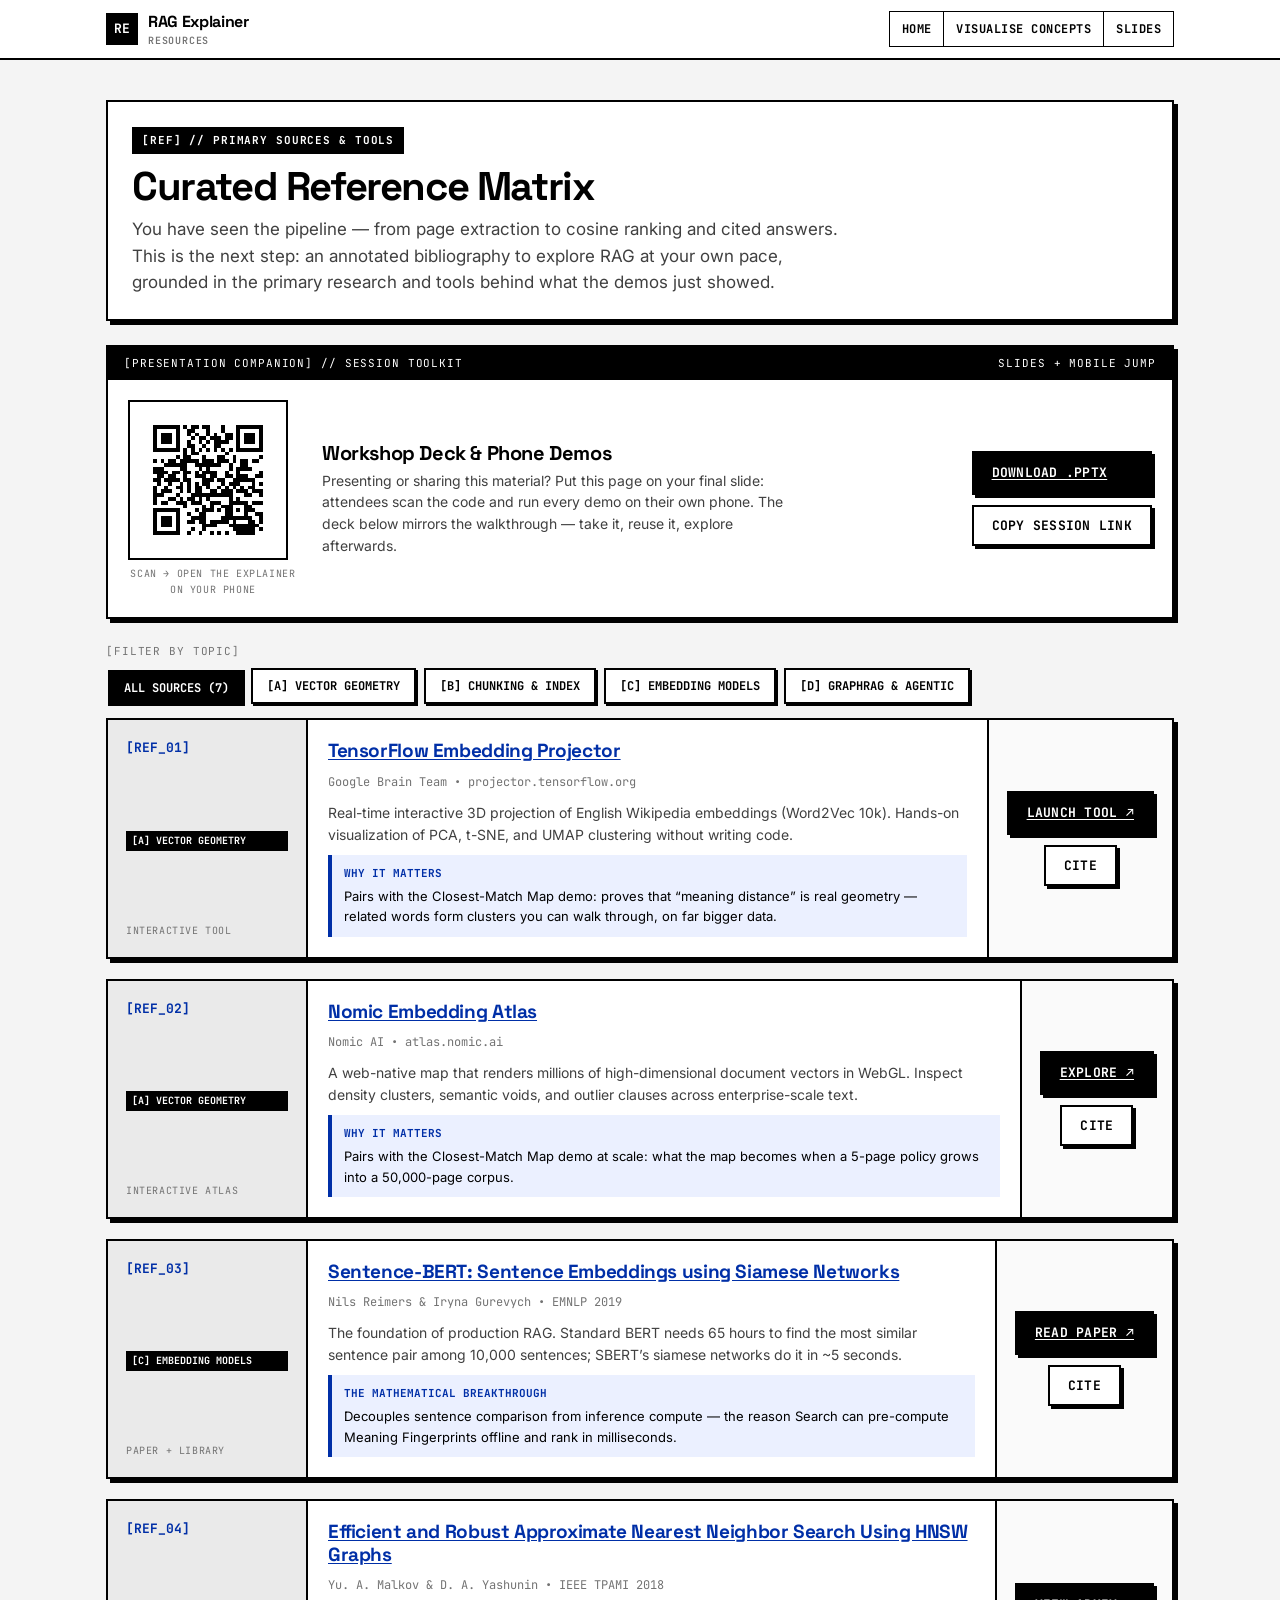
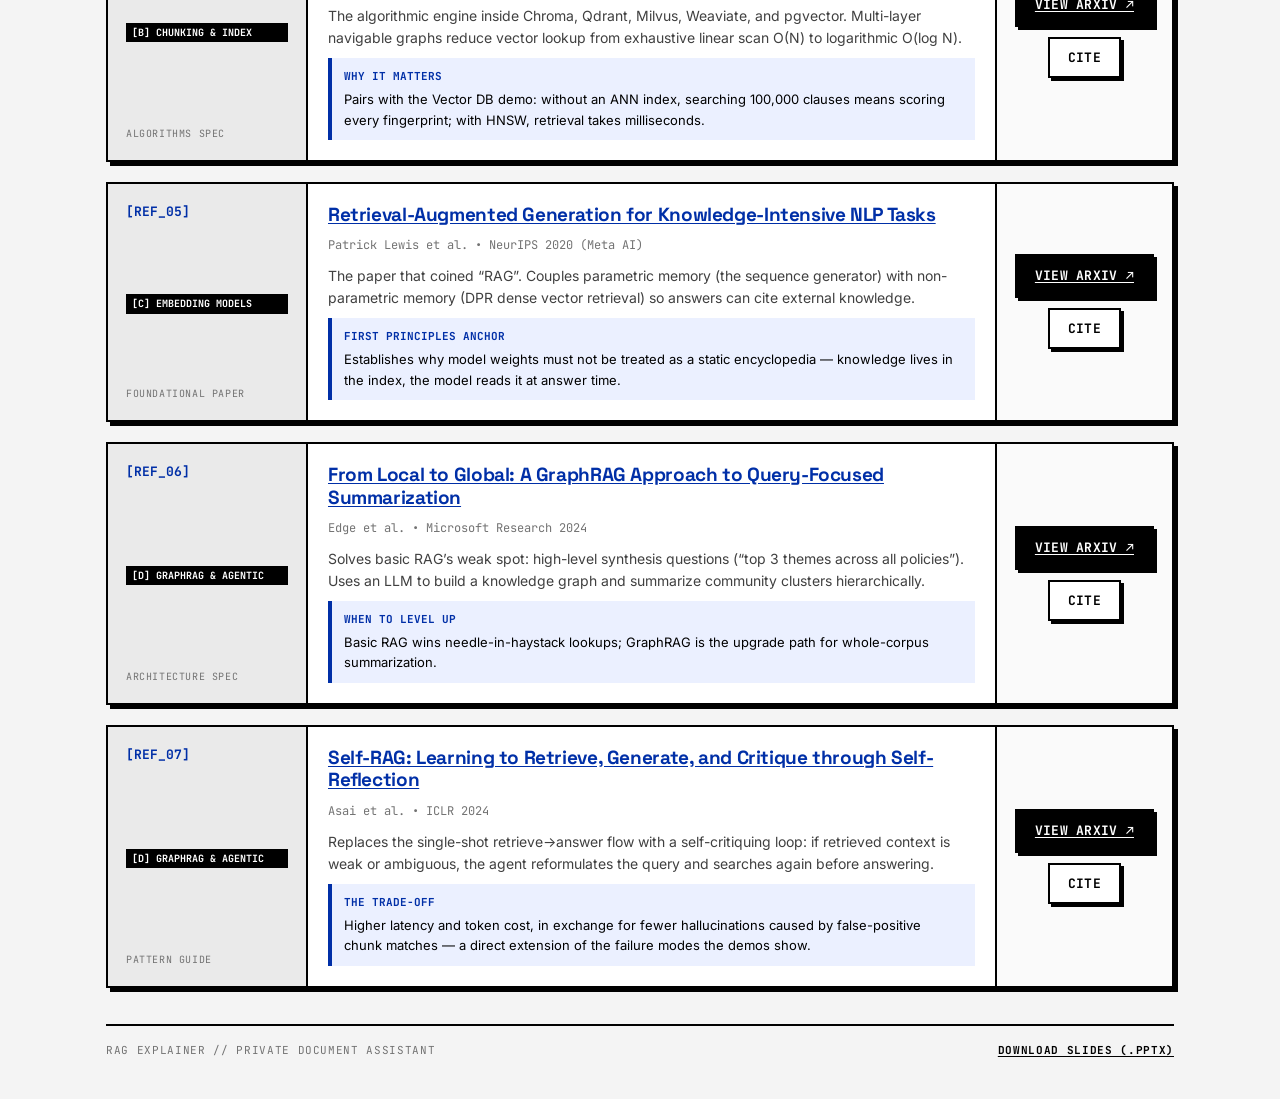
==== commit bf0e8d89: "resources: remove ledger ticker and header sidebar meta blocks — page opens directly with the single" ====
--- a/resources.html
+++ b/resources.html
@@ -6,17 +6,8 @@
 <title>Resources — RAG Explainer</title>
 <link rel="stylesheet" href="assets/style.css?v=7">
 <style>
-/* --- Swiss ledger ticker --- */
-.ticker{background:#000;color:#fff;font-family:var(--font-mono);font-size:11px;padding:6px 16px;display:flex;justify-content:space-between;gap:12px;flex-wrap:wrap;letter-spacing:.08em;text-transform:uppercase}
-.ticker .dot{width:8px;height:8px;background:var(--swiss-blue);display:inline-block;margin-right:8px;vertical-align:middle}
-.ticker a{color:#fff}
 /* --- Header block --- */
-.res-header{display:grid;grid-template-columns:2fr 1fr;border:2px solid var(--swiss-rule);background:var(--swiss-surface);box-shadow:var(--shadow-hard);margin-top:16px}
-.res-header-main{padding:24px;border-right:2px solid var(--swiss-rule)}
-.res-header-side{padding:20px;background:var(--swiss-subtle);display:flex;flex-direction:column;justify-content:space-between;gap:16px}
-.side-meta h3{font-family:var(--font-mono);font-size:11px;text-transform:uppercase;letter-spacing:.08em;color:var(--swiss-ink-muted);margin:0 0 4px}
-.side-meta p{font-family:var(--font-mono);font-size:13px;font-weight:700;margin:0;color:var(--swiss-ink)}
-@media(max-width:840px){.res-header{grid-template-columns:1fr}.res-header-main{border-right:none;border-bottom:2px solid var(--swiss-rule)}}
+.res-header{border:2px solid var(--swiss-rule);background:var(--swiss-surface);box-shadow:var(--shadow-hard);margin-top:16px;padding:24px}
 /* --- Deck card (QR + slides) --- */
 .deck{border:2px solid var(--swiss-rule);background:var(--swiss-surface);box-shadow:var(--shadow-hard);margin:24px 0}
 .deck-head{background:#000;color:#fff;padding:8px 16px;font-family:var(--font-mono);font-size:11px;text-transform:uppercase;letter-spacing:.08em;display:flex;justify-content:space-between;gap:12px;flex-wrap:wrap}
@@ -63,7 +54,6 @@
 </style>
 </head>
 <body>
-<div class="ticker"><span><span class="dot"></span>RAG EXPLAINER // FIELD GUIDE BIBLIOGRAPHY</span><span>[REF] // ANNOTATED SOURCES & TOOLS</span></div>
 <header class="topbar">
   <div class="topbar-inner">
     <div class="brand"><div class="brand-mark">RE</div><div>RAG Explainer <small>Resources</small></div></div>
@@ -77,11 +67,6 @@
       <span class="kicker">[REF] // PRIMARY SOURCES & TOOLS</span>
       <h1 style="margin-top:12px">Curated Reference Matrix</h1>
       <p class="lead">You have seen the pipeline — from page extraction to cosine ranking and cited answers. This is the next step: an annotated bibliography to explore RAG at your own pace, grounded in the primary research and tools behind what the demos just showed.</p>
-    </div>
-    <div class="res-header-side">
-      <div class="side-meta"><h3>Target Artifact</h3><p>5-page mock insurance policy</p></div>
-      <div class="side-meta"><h3>Verification Standard</h3><p>Deterministic first / LLM last</p></div>
-      <div class="side-meta"><h3>Format</h3><p>Static site — no login, no install</p></div>
     </div>
   </div>
 
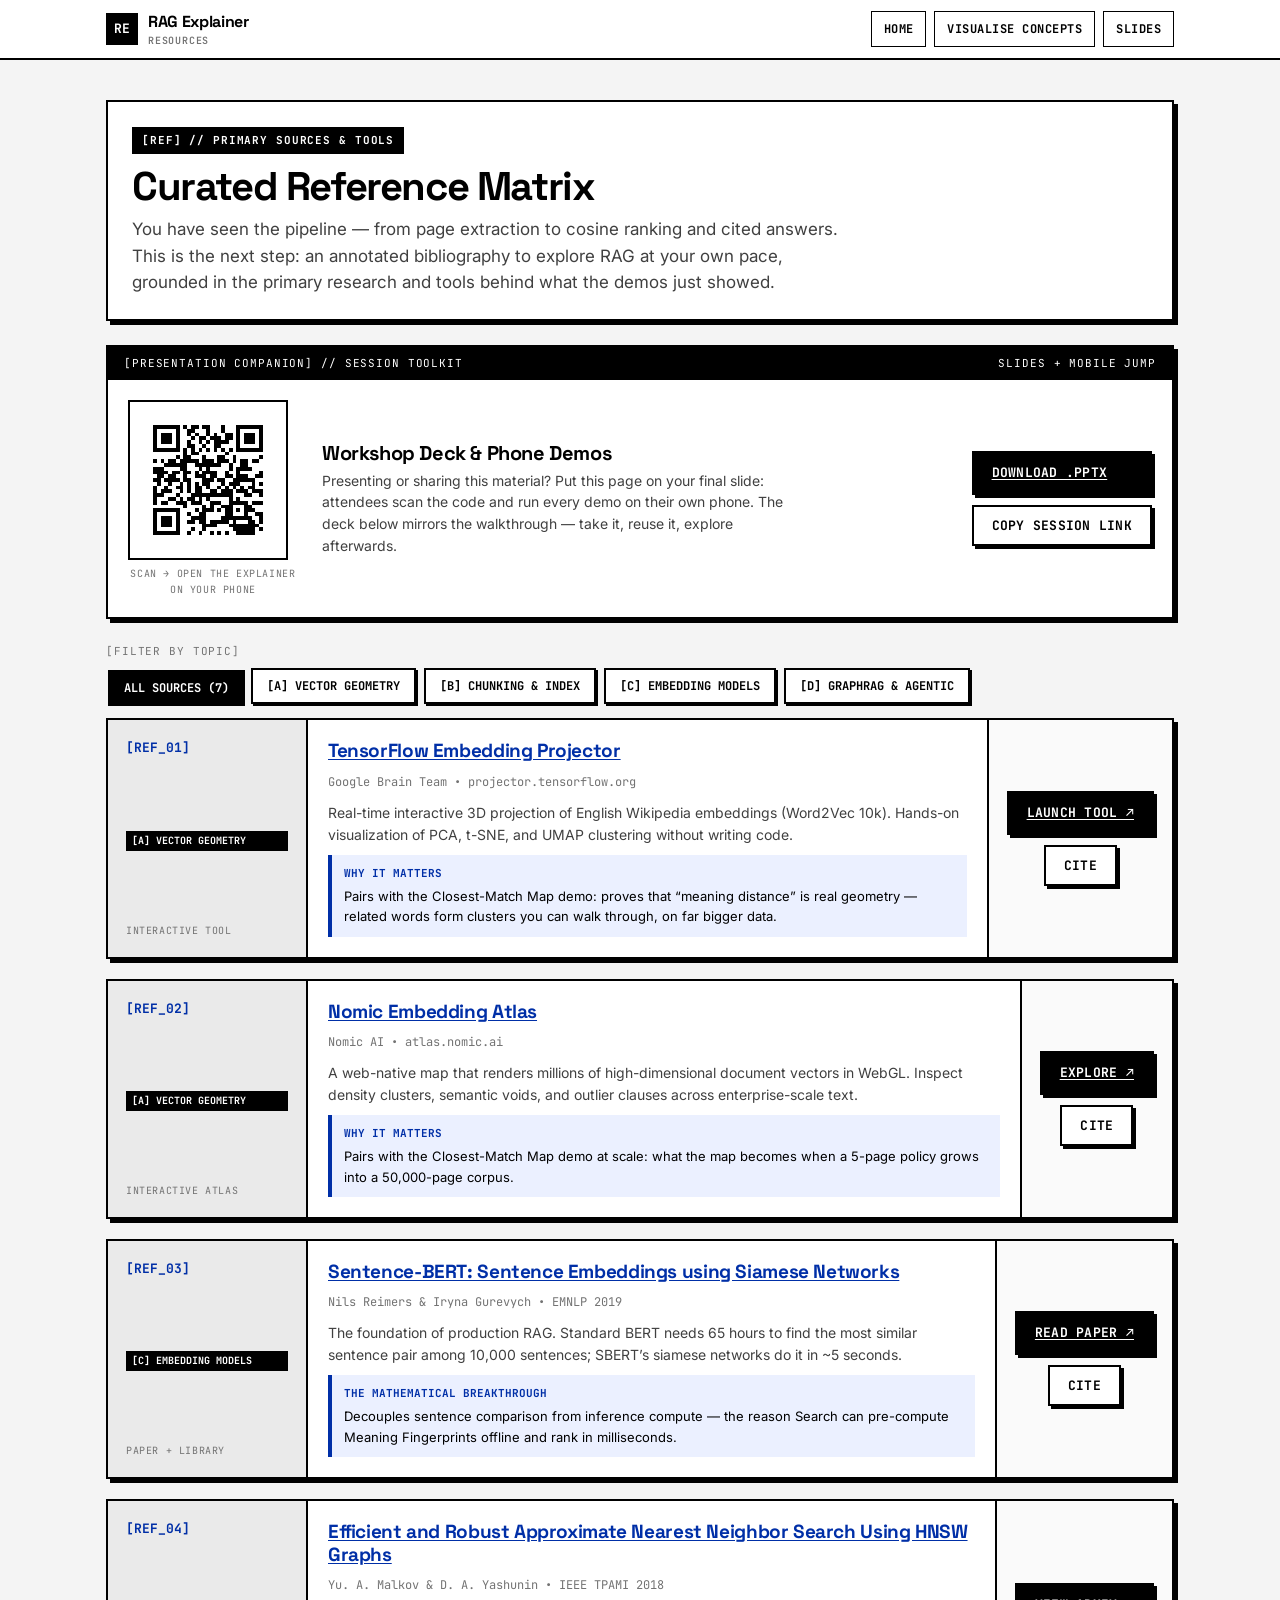
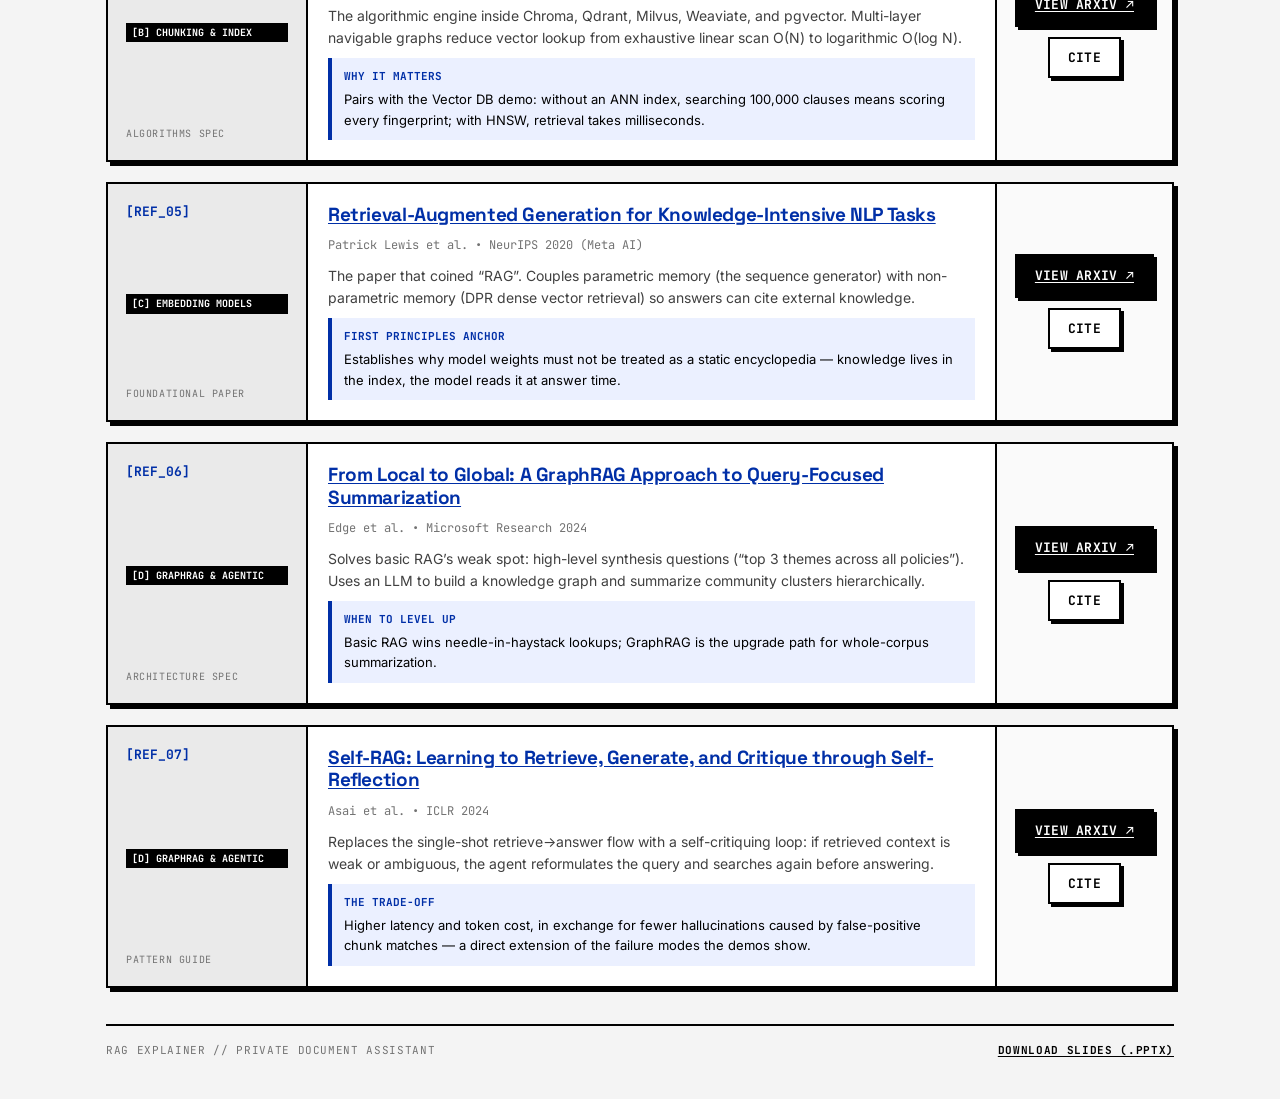
==== commit 4428bed0: "fix(nav): discrete rectangle buttons instead of joined tab strips — nav links and pipeline steps now" ====
--- a/resources.html
+++ b/resources.html
@@ -4,7 +4,7 @@
 <meta charset="utf-8">
 <meta name="viewport" content="width=device-width,initial-scale=1,viewport-fit=cover"><link rel="preconnect" href="https://fonts.googleapis.com"><link rel="preconnect" href="https://fonts.gstatic.com" crossorigin><link rel="stylesheet" href="https://fonts.googleapis.com/css2?family=Space+Grotesk:wght@500;700&family=Inter:wght@400;600;700&family=JetBrains+Mono:wght@400;700&display=swap">
 <title>Resources — RAG Explainer</title>
-<link rel="stylesheet" href="assets/style.css?v=7">
+<link rel="stylesheet" href="assets/style.css?v=8">
 <style>
 /* --- Header block --- */
 .res-header{border:2px solid var(--swiss-rule);background:var(--swiss-surface);box-shadow:var(--shadow-hard);margin-top:16px;padding:24px}
--- a/assets/style.css
+++ b/assets/style.css
@@ -60,15 +60,14 @@
   font-family:var(--font-mono);
 }
 .brand small{display:block;font-weight:600;color:var(--swiss-ink-muted);font-size:10px;letter-spacing:.08em;text-transform:uppercase;margin-top:-2px;font-family:var(--font-mono)}
-.nav{display:flex;gap:0;flex-wrap:wrap}
+.nav{display:flex;gap:8px;flex-wrap:wrap}
 .nav a{
   padding:8px 12px;border-radius:0!important;font-size:12px;font-weight:700;
   font-family:var(--font-mono);text-transform:uppercase;letter-spacing:.04em;
   background:var(--swiss-surface);color:var(--swiss-ink);
-  border:1px solid var(--swiss-rule);border-left-width:0;
+  border:1px solid var(--swiss-rule);
   text-decoration:none;
 }
-.nav a:first-child{border-left-width:1px}
 .nav a.primary{background:var(--swiss-ink);color:#fff}
 .nav a.primary:hover{background:var(--swiss-blue);border-color:var(--swiss-blue);color:#fff}
 @media(max-width:640px){.nav{width:100%}.topbar-inner{flex-wrap:wrap}}
@@ -134,9 +133,8 @@
 .section-head h2{margin:0;font-size:20px}
 .section-head p{margin:0;color:var(--swiss-ink-muted);font-size:13px;font-family:var(--font-mono);text-transform:uppercase;letter-spacing:.06em}
 /* Pipeline — sharp index tabs */
-.pipeline{display:flex;gap:0;align-items:center;flex-wrap:wrap;font-size:12px;font-weight:700;color:var(--swiss-ink)}
-.pipe-step{padding:7px 11px;background:var(--swiss-surface);border:1px solid var(--swiss-rule);border-left-width:0;border-radius:0!important;text-decoration:none;color:var(--swiss-ink);transition:.1s;font-family:var(--font-mono);text-transform:uppercase;letter-spacing:.03em}
-.pipe-step:first-child{border-left-width:1px}
+.pipeline{display:flex;gap:6px;align-items:center;flex-wrap:wrap;font-size:12px;font-weight:700;color:var(--swiss-ink)}
+.pipe-step{padding:7px 11px;background:var(--swiss-surface);border:1px solid var(--swiss-rule);border-radius:0!important;text-decoration:none;color:var(--swiss-ink);transition:.1s;font-family:var(--font-mono);text-transform:uppercase;letter-spacing:.03em}
 .pipe-step:hover{color:var(--swiss-blue);border-color:var(--swiss-blue);position:relative;z-index:1}
 .pipe-step.active{background:var(--swiss-ink);color:#fff;border-color:var(--swiss-rule)}
 .pipe-arrow{color:var(--swiss-ink-muted);font-weight:700}
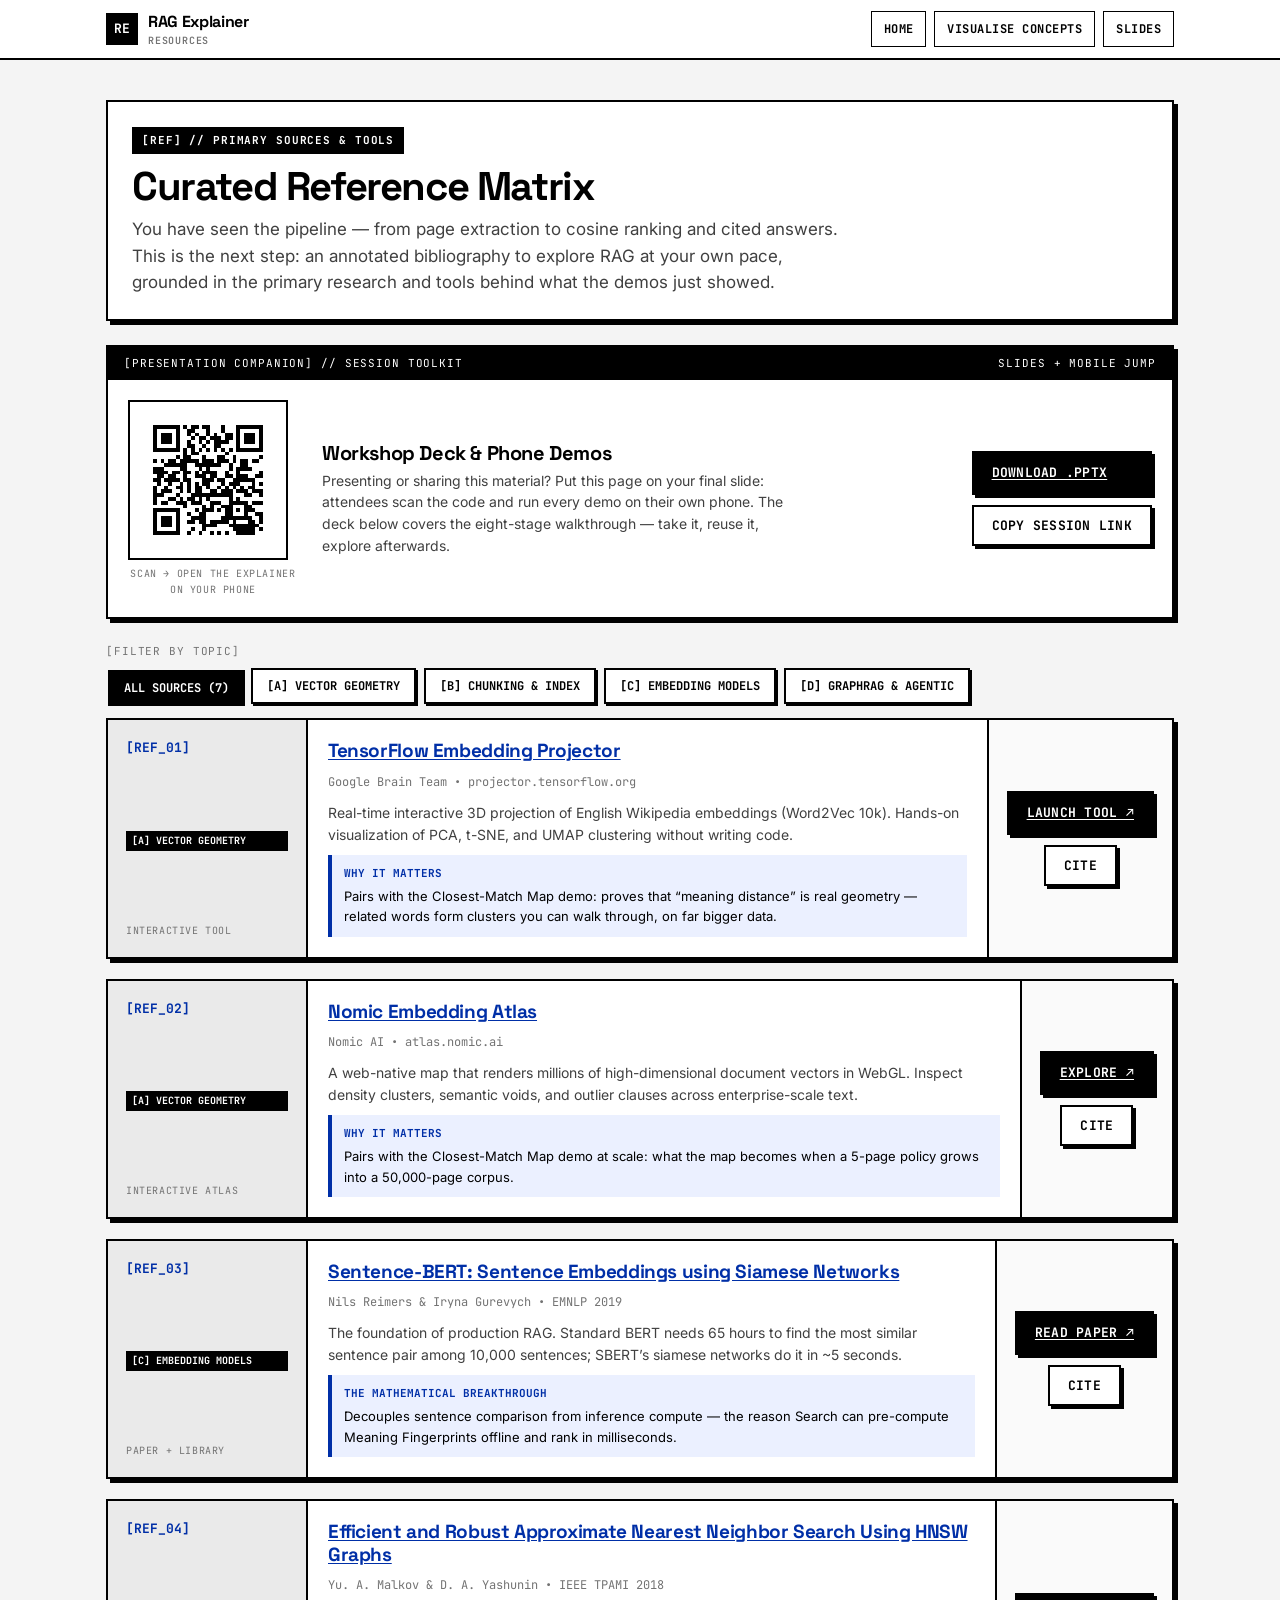
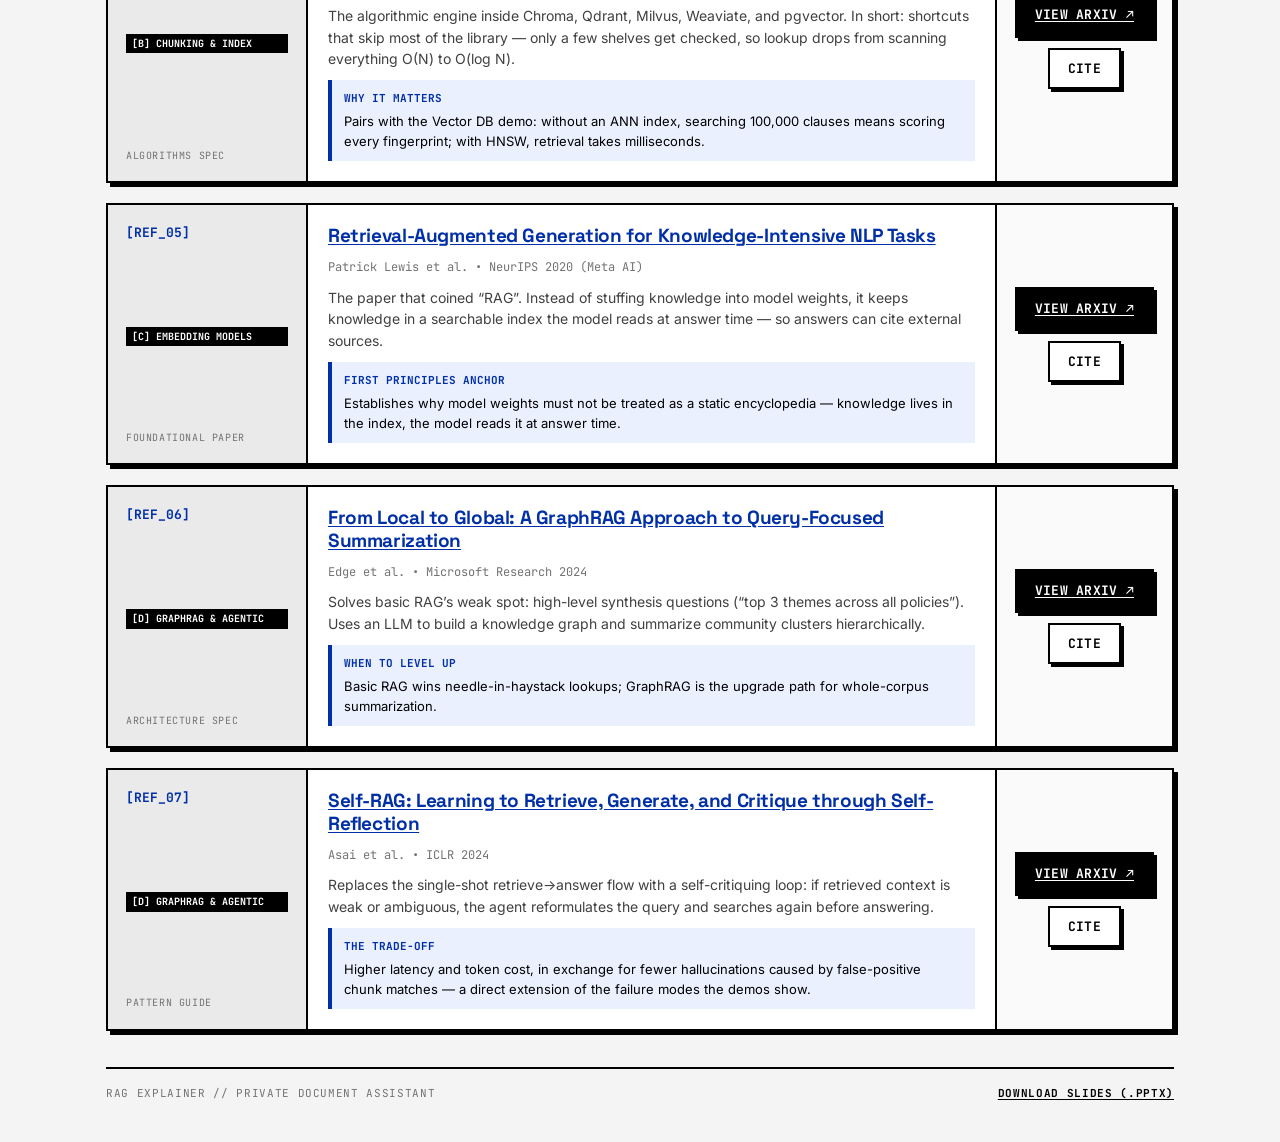
==== commit f7518431: "polish: demo topbars unified (Visualise Concepts + Slides link, all 11 demos); resources abstracts p" ====
--- a/resources.html
+++ b/resources.html
@@ -79,7 +79,7 @@
       </div>
       <div class="deck-info">
         <h2>Workshop Deck & Phone Demos</h2>
-        <p>Presenting or sharing this material? Put this page on your final slide: attendees scan the code and run every demo on their own phone. The deck below mirrors the walkthrough — take it, reuse it, explore afterwards.</p>
+          <p>Presenting or sharing this material? Put this page on your final slide: attendees scan the code and run every demo on their own phone. The deck below covers the eight-stage walkthrough — take it, reuse it, explore afterwards.</p>
       </div>
       <div class="deck-actions">
         <a href="slides/rag_explainer.pptx" class="btn btn-primary">Download .PPTX</a>
@@ -148,7 +148,7 @@
       <div class="res-body">
         <h2 class="res-title"><a href="https://arxiv.org/abs/1603.09320" target="_blank" rel="noopener">Efficient and Robust Approximate Nearest Neighbor Search Using HNSW Graphs</a></h2>
         <div class="res-author">Yu. A. Malkov & D. A. Yashunin • IEEE TPAMI 2018</div>
-        <p class="res-abs">The algorithmic engine inside Chroma, Qdrant, Milvus, Weaviate, and pgvector. Multi-layer navigable graphs reduce vector lookup from exhaustive linear scan O(N) to logarithmic O(log N).</p>
+        <p class="res-abs">The algorithmic engine inside Chroma, Qdrant, Milvus, Weaviate, and pgvector. In short: shortcuts that skip most of the library — only a few shelves get checked, so lookup drops from scanning everything O(N) to O(log N).</p>
         <div class="takeaway"><strong>Why it matters</strong>Pairs with the Vector DB demo: without an ANN index, searching 100,000 clauses means scoring every fingerprint; with HNSW, retrieval takes milliseconds.</div>
       </div>
       <div class="res-actions">
@@ -162,7 +162,7 @@
       <div class="res-body">
         <h2 class="res-title"><a href="https://arxiv.org/abs/2005.11401" target="_blank" rel="noopener">Retrieval-Augmented Generation for Knowledge-Intensive NLP Tasks</a></h2>
         <div class="res-author">Patrick Lewis et al. • NeurIPS 2020 (Meta AI)</div>
-        <p class="res-abs">The paper that coined “RAG”. Couples parametric memory (the sequence generator) with non-parametric memory (DPR dense vector retrieval) so answers can cite external knowledge.</p>
+        <p class="res-abs">The paper that coined “RAG”. Instead of stuffing knowledge into model weights, it keeps knowledge in a searchable index the model reads at answer time — so answers can cite external sources.</p>
         <div class="takeaway"><strong>First principles anchor</strong>Establishes why model weights must not be treated as a static encyclopedia — knowledge lives in the index, the model reads it at answer time.</div>
       </div>
       <div class="res-actions">
